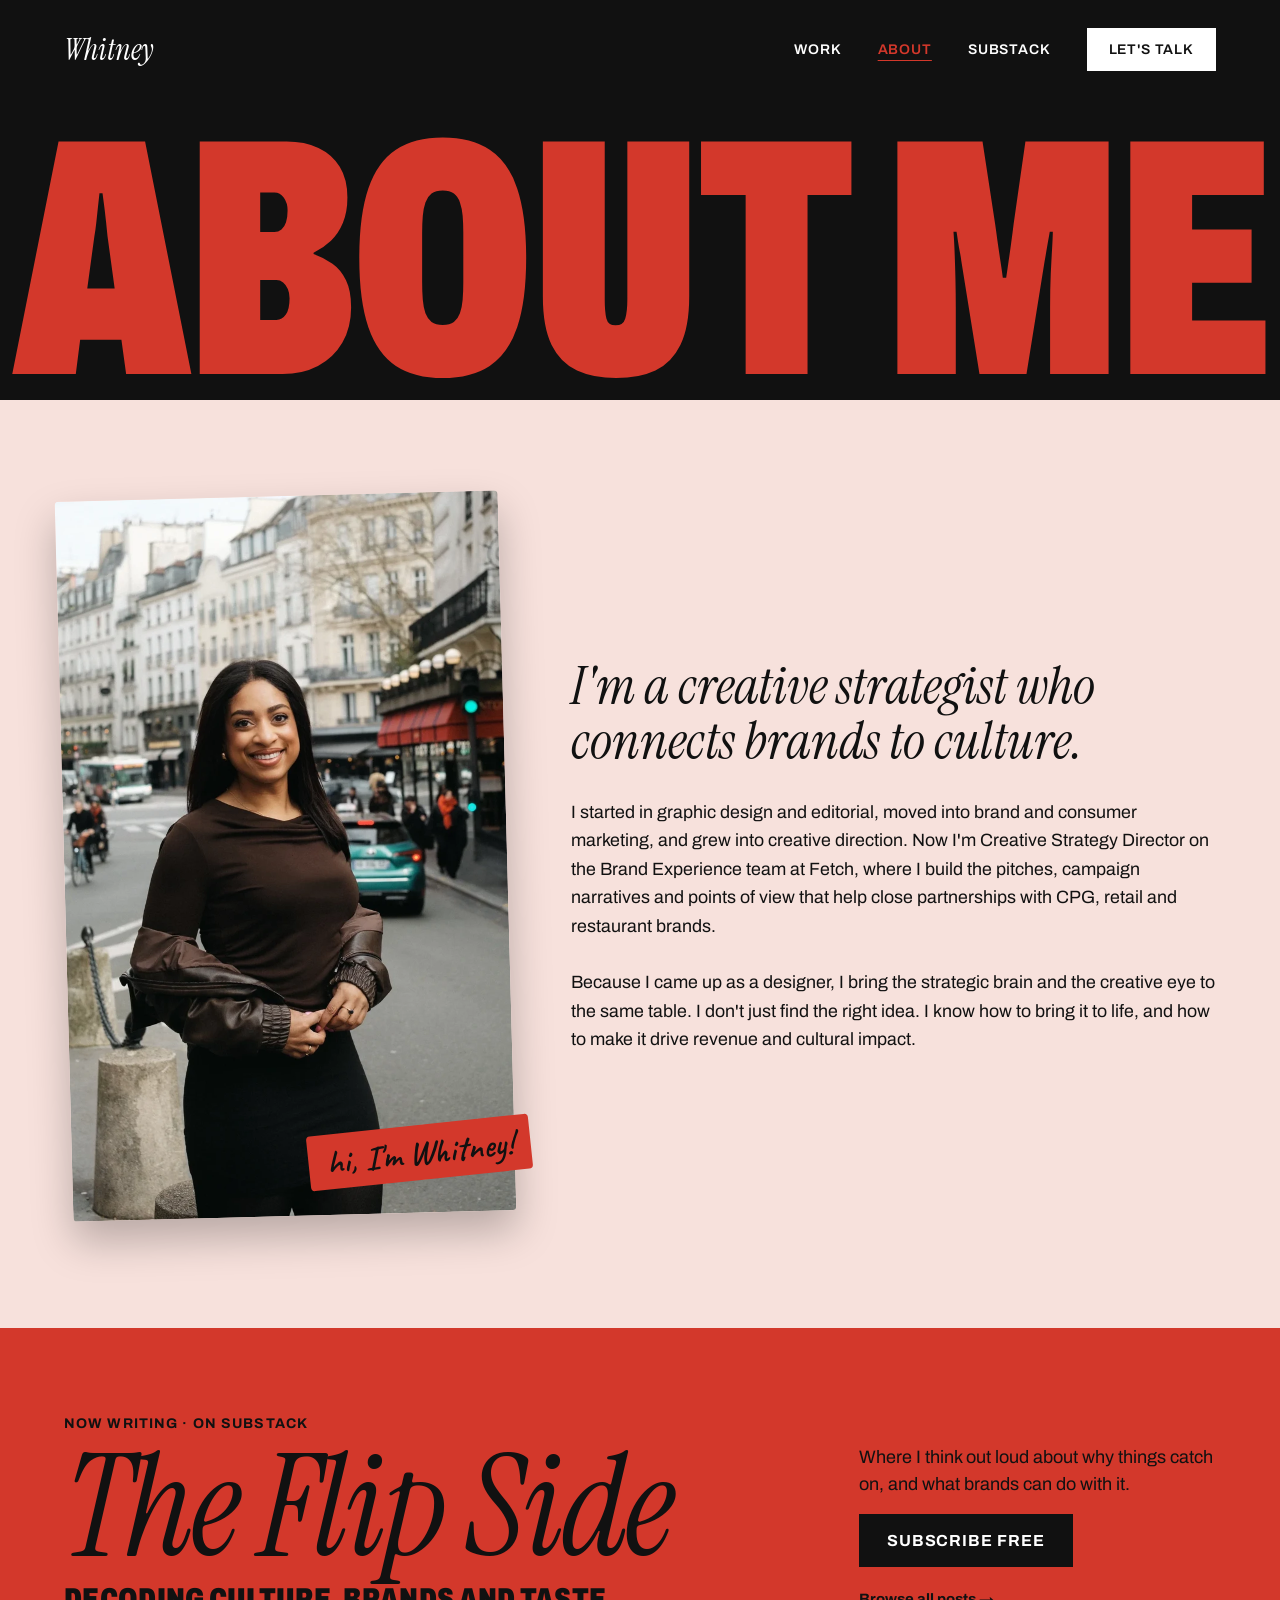
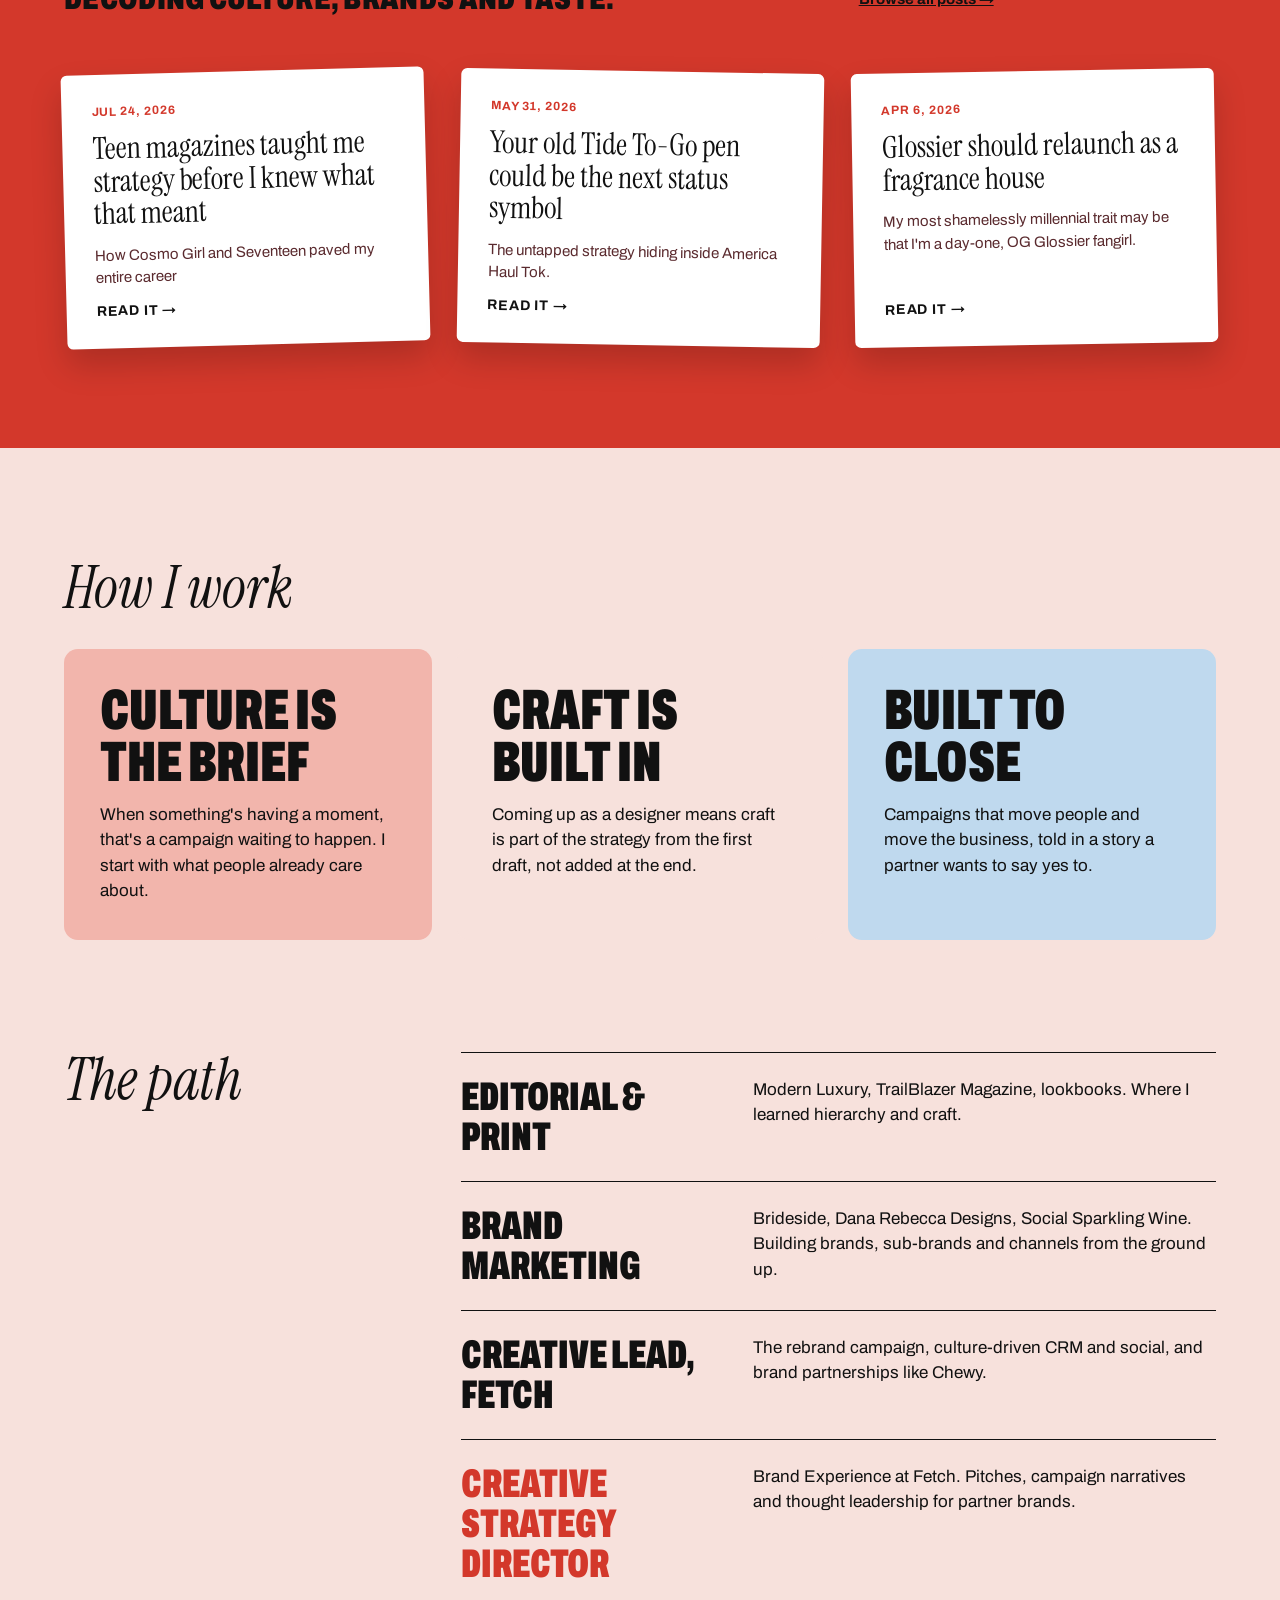
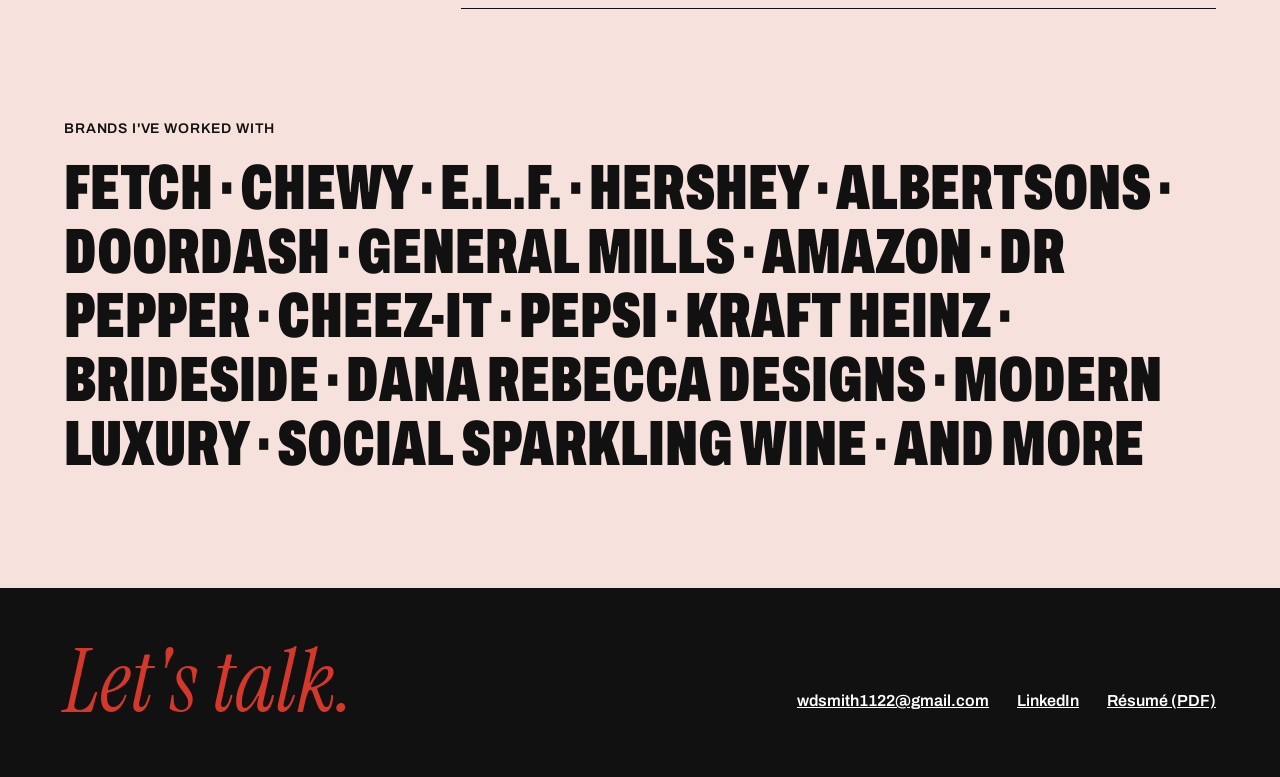
==== about/index.html @ ed3ecc08 "Match site palette to WHIT magazine; expand brands list Co-Authored-By: Claude Opus 5.5 <noreply@ant" ====
<!doctype html>
<html lang="en">
<head>
<meta charset="utf-8">
<meta name="viewport" content="width=device-width, initial-scale=1">
<title>About · Whitney Delyse Smith</title>
<meta name="description" content="I'm a creative strategist who connects brands to culture, now Creative Strategy Director on the Brand Experience team at Fetch.">
<meta property="og:title" content="About · Whitney Delyse Smith">
<meta property="og:description" content="I'm a creative strategist who connects brands to culture.">
<meta property="og:image" content="https://whitneydelyse.com/img/8835a0e8f4e48b232f1c0cc91c263999.webp">
<meta property="og:type" content="website">
<meta name="twitter:card" content="summary_large_image">
<link rel="icon" href="/favicon.svg" type="image/svg+xml">
<link rel="preload" href="/fonts/archivo.woff" as="font" type="font/woff" crossorigin>
<link rel="stylesheet" href="/site.css">
<style>
.nav .links a[aria-current="page"]{color:var(--gold);text-decoration:underline;text-underline-offset:6px}
.about-h1{padding:24px 0 0;font-weight:900;font-stretch:62%;font-size:min(380px,26.4vw);line-height:.82;letter-spacing:-.015em;text-transform:uppercase;color:var(--gold);text-align:center}

/* intro */
.intro{padding:96px var(--pad) 0;gap:64px;align-items:center}
.portrait{position:relative}
.portrait img{width:100%;height:720px;object-fit:cover;object-position:50% 20%;border-radius:4px;transform:rotate(-1.5deg);box-shadow:0 20px 40px rgba(0,0,0,.25)}
.portrait .hi{position:absolute;right:-24px;bottom:36px;font-size:34px;transform:rotate(-6deg);background:var(--gold);padding:6px 18px;border-radius:4px;white-space:nowrap}
.bio{display:flex;flex-direction:column;gap:28px}
.bio .lead{font-family:var(--serif);font-style:italic;font-size:clamp(38px,4.17vw,60px);line-height:1.04}
.bio p:not(.lead){font-size:clamp(17px,1.39vw,20px);line-height:1.6}

/* substack band */
.flip{margin-top:112px;background:var(--gold);padding:88px var(--pad) 104px;display:flex;flex-direction:column;gap:56px}
.flip-head{gap:40px;align-items:end}
.flip-title{display:flex;flex-direction:column;gap:12px}
.flip-title .kicker{font-size:14px;font-weight:700;letter-spacing:.08em;text-transform:uppercase}
.flip-title h2{font-family:var(--serif);font-style:italic;font-weight:400;font-size:clamp(76px,11.1vw,160px);line-height:.9;letter-spacing:-.02em}
.flip-title .tagline{font-weight:900;font-stretch:75%;font-size:clamp(22px,2.36vw,34px);text-transform:uppercase;letter-spacing:.01em;line-height:1.05}
.flip-cta{display:flex;flex-direction:column;gap:16px;align-items:flex-start}
.flip-cta p{font-size:18px;line-height:1.5}
.sub-btn{background:var(--ox);color:var(--cream);text-decoration:none;padding:18px 28px;font-size:16px;font-weight:700;text-transform:uppercase;letter-spacing:.06em}
.sub-btn:hover{background:var(--wine);color:var(--cream)}
.browse{font-size:15px;font-weight:700;padding:8px 0}
.posts{gap:32px}
.post{background:#fff;color:var(--ox);text-decoration:none;border-radius:6px;padding:30px;display:flex;flex-direction:column;gap:14px;box-shadow:0 16px 32px rgba(0,0,0,.18);transition:transform .2s}
.post.cream{background:var(--cream)}
.post:hover{color:var(--ox)}
.post .date{font-size:12px;font-weight:700;letter-spacing:.08em;text-transform:uppercase;color:var(--rose)}
.post .ttl{font-family:var(--serif);font-size:clamp(28px,2.36vw,34px);line-height:1.08}
.post .sub{font-size:15px;line-height:1.5;color:#5A2A2E}
.post .go{margin-top:auto;font-size:14px;font-weight:700;text-transform:uppercase;letter-spacing:.06em}
.r1{transform:rotate(-1.5deg)}.r2{transform:rotate(1deg)}.r3{transform:rotate(-1deg)}
.post:hover{transform:rotate(0) translateY(-4px)}

/* how I work */
.how{padding:112px var(--pad) 0;display:flex;flex-direction:column;gap:32px}
.how .card{border-radius:var(--radius);padding:36px;display:flex;flex-direction:column;gap:14px}
.how .card .t{font-weight:900;font-stretch:62%;font-size:clamp(44px,4.45vw,64px);line-height:.9;text-transform:uppercase}
.how .card .d{font-size:17px;line-height:1.5}

/* path */
.path{padding:112px var(--pad) 0;gap:40px}
.path ol{margin:0;padding:0;list-style:none;display:flex;flex-direction:column}
.path li{display:grid;grid-template-columns:repeat(8,minmax(0,1fr));gap:24px;padding:24px 0;border-top:1px solid var(--ox)}
.path li:last-child{border-bottom:1px solid var(--ox)}
.path li .t{grid-column:span 3;font-weight:900;font-stretch:62%;font-size:40px;line-height:1;text-transform:uppercase}
.path li .d{grid-column:span 5;font-size:17px;line-height:1.5}

/* brands */
.brands{margin:112px var(--pad) 0;display:flex;flex-direction:column;gap:20px}
.brands p{font-weight:900;font-stretch:62%;font-size:clamp(40px,5vw,72px);line-height:1;text-transform:uppercase}
.after-brands{height:112px}

@media (max-width:1024px){
  .intro{gap:40px}
  .portrait img{height:600px}
  .portrait .hi{right:-8px;font-size:30px}
  .flip-head .s8,.flip-head .s4{grid-column:1/-1}
  .flip-head{gap:28px}
  .posts{gap:20px}
  .post{padding:22px}
  .how .card{padding:28px}
}
@media (max-width:900px){
  .intro,.path,.flip-head{grid-template-columns:minmax(0,1fr)}
  .intro{padding-top:64px}
  .portrait{max-width:560px;width:100%;justify-self:center}
  .portrait img{height:auto;aspect-ratio:4/5}
  .flip{margin-top:88px;padding:64px var(--pad) 72px;gap:40px}
  .posts{grid-template-columns:minmax(0,1fr)}
  .post .ttl{font-size:30px}
  .r1,.r3{transform:rotate(-.5deg)}.r2{transform:rotate(.5deg)}
  .how .cols3{grid-template-columns:minmax(0,1fr)}
  .how,.path{padding-top:88px}
  .path{gap:24px}
  .brands{margin-top:88px}
  .after-brands{height:88px}
}
@media (max-width:700px){
  .about-h1{padding-top:12px}
  .intro{padding-top:48px;gap:36px}
  .portrait .hi{right:8px;bottom:20px;font-size:26px}
  .flip{margin-top:64px;padding:52px var(--pad) 60px;gap:32px}
  .flip-title .kicker{font-size:13px}
  .flip-cta p{font-size:17px}
  .sub-btn{align-self:stretch;text-align:center;padding:18px 20px}
  .post{padding:24px}
  .post .ttl{font-size:28px}
  .r1,.r2,.r3{transform:none}
  .how,.path{padding-top:64px}
  .how{gap:24px}
  .how .card{padding:24px}
  .path li{grid-template-columns:minmax(0,1fr);gap:8px;padding:20px 0}
  .path li .t,.path li .d{grid-column:auto}
  .path li .t{font-size:34px}
  .path li .d{font-size:16px}
  .brands{margin-top:64px}
  .after-brands{height:64px}
}
</style>
</head>
<body>
<a class="skip" href="#main">Skip to content</a>
<div class="page">

<header class="top">
<nav class="nav" aria-label="Main">
<a class="brand" href="/">Whitney</a>
<div class="links">
<a href="/#work">Work</a>
<a href="/about/" aria-current="page">About</a>
<a href="https://flipsidebywhit.substack.com" target="_blank" rel="noopener">Substack</a>
<a class="cta" href="#contact">Let's talk</a>
</div>
</nav>
<h1 class="about-h1">About me</h1>
</header>

<main id="main">
<section class="intro g12">
<div class="portrait s5">
<img src="/img/8835a0e8f4e48b232f1c0cc91c263999.webp" alt="Whitney smiling on a Paris street">
<span class="hi hand">hi, I'm Whitney!</span>
</div>
<div class="bio s7">
<p class="lead">I'm a creative strategist who connects brands to culture.</p>
<p>I started in graphic design and editorial, moved into brand and consumer marketing, and grew into creative direction. Now I'm Creative Strategy Director on the Brand Experience team at Fetch, where I build the pitches, campaign narratives and points of view that help close partnerships with CPG, retail and restaurant brands.</p>
<p>Because I came up as a designer, I bring the strategic brain and the creative eye to the same table. I don't just find the right idea. I know how to bring it to life, and how to make it drive revenue and cultural impact.</p>
</div>
</section>

<section class="flip" aria-labelledby="flip-h">
<div class="flip-head g12">
<div class="flip-title s8">
<span class="kicker">Now writing · on Substack</span>
<h2 id="flip-h">The Flip Side</h2>
<span class="tagline">Decoding culture, brands and taste.</span>
</div>
<div class="flip-cta s4">
<p>Where I think out loud about why things catch on, and what brands can do with it.</p>
<a class="sub-btn" href="https://flipsidebywhit.substack.com/subscribe" target="_blank" rel="noopener">Subscribe free</a>
<a class="browse" href="https://flipsidebywhit.substack.com" target="_blank" rel="noopener">Browse all posts →</a>
</div>
</div>
<div class="posts cols3">
<a class="post r1" href="https://flipsidebywhit.substack.com/p/teen-magazines-taught-me-strategy" target="_blank" rel="noopener"><span class="date">Jul 24, 2026</span><span class="ttl">Teen magazines taught me strategy before I knew what that meant</span><span class="sub">How Cosmo Girl and Seventeen paved my entire career</span><span class="go">Read it →</span></a>
<a class="post cream r2" href="https://flipsidebywhit.substack.com/p/your-old-tide-to-go-pen-could-be" target="_blank" rel="noopener"><span class="date">May 31, 2026</span><span class="ttl">Your old Tide To-Go pen could be the next status symbol</span><span class="sub">The untapped strategy hiding inside America Haul Tok.</span><span class="go">Read it →</span></a>
<a class="post r3" href="https://flipsidebywhit.substack.com/p/glossier-should-relaunch-as-a-fragrance" target="_blank" rel="noopener"><span class="date">Apr 6, 2026</span><span class="ttl">Glossier should relaunch as a fragrance house</span><span class="sub">My most shamelessly millennial trait may be that I'm a day-one, OG Glossier fangirl.</span><span class="go">Read it →</span></a>
</div>
</section>

<section class="how">
<h2 class="h-section">How I work</h2>
<div class="cols3">
<div class="card" style="background:var(--pink)"><span class="t">Culture is the brief</span><span class="d">When something's having a moment, that's a campaign waiting to happen. I start with what people already care about.</span></div>
<div class="card" style="background:var(--lime)"><span class="t">Craft is built in</span><span class="d">Coming up as a designer means craft is part of the strategy from the first draft, not added at the end.</span></div>
<div class="card" style="background:#BFD9EE"><span class="t">Built to close</span><span class="d">Campaigns that move people and move the business, told in a story a partner wants to say yes to.</span></div>
</div>
</section>

<section class="path g12">
<h2 class="h-section s4">The path</h2>
<ol class="s8">
<li><span class="t">Editorial &amp; print</span><span class="d">Modern Luxury, TrailBlazer Magazine, lookbooks. Where I learned hierarchy and craft.</span></li>
<li><span class="t">Brand marketing</span><span class="d">Brideside, Dana Rebecca Designs, Social Sparkling Wine. Building brands, sub-brands and channels from the ground up.</span></li>
<li><span class="t">Creative lead, Fetch</span><span class="d">The rebrand campaign, culture-driven CRM and social, and brand partnerships like Chewy.</span></li>
<li><span class="t" style="color:var(--rose)">Creative Strategy Director</span><span class="d">Brand Experience at Fetch. Pitches, campaign narratives and thought leadership for partner brands.</span></li>
</ol>
</section>

<section class="brands">
<span class="eyebrow">Brands I've worked with</span>
<p>Fetch · Chewy · e.l.f. · Hershey · Albertsons · DoorDash · General Mills · Amazon · Dr Pepper · Cheez-It · Pepsi · Kraft Heinz · Brideside · Dana Rebecca Designs · Modern Luxury · Social Sparkling Wine · and more</p>
</section>
<div class="after-brands" aria-hidden="true"></div>
</main>

<footer class="footer" id="contact">
<span class="big">Let's talk.</span>
<div class="links">
<a href="mailto:wdsmith1122@gmail.com">wdsmith1122@gmail.com</a>
<a href="https://www.linkedin.com/in/whitneydsmith1" target="_blank" rel="noopener">LinkedIn</a>
<a href="https://docs.google.com/document/d/1M2qHuFPSoKueWIUL6fcHE2FIn6Q889Xtm_iDmG9Anfg/export?format=pdf" target="_blank" rel="noopener">Résumé (PDF)</a>
</div>
</footer>

</div>
<script src="/site.js" defer></script>
</body>
</html>
---- site.css ----
/* whitneydelyse.com — shared styles */
@font-face{font-family:'Archivo';src:url('/fonts/archivo.woff') format('woff');font-weight:100 900;font-stretch:62% 125%;font-style:normal;font-display:swap}
@font-face{font-family:'Instrument Serif';src:url('/fonts/instrument-serif.woff') format('woff');font-style:normal;font-display:swap}
@font-face{font-family:'Instrument Serif';src:url('/fonts/instrument-serif-italic.woff') format('woff');font-style:italic;font-display:swap}
@font-face{font-family:'Caveat';src:url('/fonts/caveat.woff') format('woff');font-weight:400 700;font-display:swap}

:root{
  --ox:#111111; --ox-2:#000000; --wine:#D3382B; --line:#8A8A8A;
  --cream:#FFFFFF; --sand:#E8E3E0; --blush:#F7E1DC; --pink:#F2B5AC;
  --rose:#D3382B; --gold:#D3382B; --lime:#F7E1DC;
  --pad:64px; --gap:32px; --radius:14px;
  --serif:'Instrument Serif',Georgia,serif;
  --sans:'Archivo',system-ui,sans-serif;
  --hand:'Caveat',cursive;
}
@media (max-width:1024px){:root{--pad:40px;--gap:24px}}
@media (max-width:700px){:root{--pad:20px;--gap:16px;--radius:10px}}

*,*::before,*::after{box-sizing:border-box}
html{-webkit-text-size-adjust:100%;scroll-behavior:smooth}
body{margin:0;font-family:var(--sans);background:var(--blush);color:var(--ox);overflow-x:hidden}
img,video{max-width:100%;display:block}
a{color:var(--ox)} a:hover{color:var(--wine)}
h1,h2,h3,p{margin:0}
.page{max-width:1440px;margin:0 auto;background:var(--blush);min-height:100vh;display:flex;flex-direction:column;overflow:hidden}
.skip{position:absolute;left:-999px;top:0;background:var(--gold);color:var(--ox);padding:10px 16px;z-index:100}
.skip:focus{left:8px;top:8px}

/* ---------- type ---------- */
.serif{font-family:var(--serif);font-style:italic;font-weight:400}
.hand{font-family:var(--hand);font-weight:600}
.cond{font-weight:900;font-stretch:62%;text-transform:uppercase}
.cond75{font-weight:900;font-stretch:75%;text-transform:uppercase}
.eyebrow{font-size:14px;font-weight:600;letter-spacing:.06em;text-transform:uppercase}
.label{font-size:12px;font-weight:600;letter-spacing:.08em;text-transform:uppercase}
.h-section{font-family:var(--serif);font-style:italic;font-weight:400;font-size:clamp(40px,4.45vw,64px);line-height:1}
.h-big{font-family:var(--serif);font-style:italic;font-weight:400;font-size:clamp(56px,8.3vw,120px);line-height:.9}
.h-hero{font-weight:900;font-stretch:62%;text-transform:uppercase;font-size:clamp(68px,15.3vw,220px);line-height:.86;letter-spacing:-.015em;color:var(--gold)}
.dek{font-family:var(--serif);font-style:italic;font-size:clamp(26px,3.05vw,44px);line-height:1.15;max-width:900px}
.body-lg{font-size:clamp(18px,1.53vw,22px);line-height:1.55}
.body{font-size:16px;line-height:1.5}
.muted{color:var(--sand)}

/* ---------- nav ---------- */
.top{background:var(--ox);color:var(--cream);display:flex;flex-direction:column}
.nav{display:flex;justify-content:space-between;align-items:center;gap:16px 24px;padding:28px var(--pad);flex-wrap:wrap}
.nav .brand{font-family:var(--serif);font-style:italic;font-size:30px;color:var(--cream);text-decoration:none;white-space:nowrap}
.nav .links{display:flex;gap:36px;align-items:center;font-size:14px;font-weight:600;text-transform:uppercase;letter-spacing:.06em}
.nav .links a{color:var(--cream);text-decoration:none;padding:12px 0}
.nav .links a.cta{background:var(--cream);color:var(--ox);padding:14px 22px}
.nav .links a:hover{color:var(--gold)} .nav .links a.cta:hover{background:var(--gold);color:var(--ox)}
@media (max-width:700px){
  .nav{padding:18px var(--pad)}
  .nav .brand{font-size:26px}
  .nav .links{gap:20px;font-size:12px;width:100%;justify-content:space-between}
  .nav .links a.cta{padding:10px 14px}
}

/* ---------- buttons & pills ---------- */
.btn{display:inline-block;background:var(--ox);color:var(--cream);text-decoration:none;padding:14px 20px;font-size:14px;font-weight:600;white-space:nowrap}
.btn:hover{background:var(--wine);color:var(--cream)}
.btn.light{background:var(--cream);color:var(--ox)}
.tags{display:flex;gap:8px;flex-wrap:wrap}
.pill{background:var(--rose);color:#fff;border-radius:999px;padding:6px 14px;font-size:13px;font-weight:600;white-space:nowrap}
.tagrow{display:flex;justify-content:space-between;align-items:center;gap:16px;flex-wrap:wrap}

/* ---------- layout ---------- */
.wrap{padding-left:var(--pad);padding-right:var(--pad)}
.g12{display:grid;grid-template-columns:repeat(12,minmax(0,1fr));gap:var(--gap)}
.s2{grid-column:span 2}.s3{grid-column:span 3}.s4{grid-column:span 4}.s5{grid-column:span 5}.s6{grid-column:span 6}
.s7{grid-column:span 7}.s8{grid-column:span 8}.s9{grid-column:span 9}.s10{grid-column:span 10}.s12{grid-column:span 12}
.cols2{display:grid;grid-template-columns:repeat(2,minmax(0,1fr));gap:24px}
.cols3{display:grid;grid-template-columns:repeat(3,minmax(0,1fr));gap:24px}
.cols4{display:grid;grid-template-columns:repeat(4,minmax(0,1fr));gap:24px}
.span2{grid-column:span 2}
.stack{display:flex;flex-direction:column}
@media (max-width:900px){
  .g12>*{grid-column:1/-1}
  .cols4{grid-template-columns:repeat(2,minmax(0,1fr))}
  .cols3{grid-template-columns:repeat(2,minmax(0,1fr))}
  .cols3>.span2{grid-column:1/-1}
}
@media (max-width:600px){
  .cols2,.cols3,.cols4{grid-template-columns:minmax(0,1fr)}
  .span2{grid-column:auto}
  .cols4.keep2{grid-template-columns:repeat(2,minmax(0,1fr))}
}

/* ---------- case study header ---------- */
.cs-head{padding:48px var(--pad) 0;display:flex;flex-direction:column;gap:28px}
.back{color:var(--sand);font-size:14px;font-weight:600;text-transform:uppercase;letter-spacing:.06em;text-decoration:none;padding:8px 0;align-self:flex-start}
.back:hover{color:var(--gold)}
.meta{margin:56px var(--pad) 0;border-top:1px solid var(--line);padding-top:24px;display:grid;grid-template-columns:repeat(4,minmax(0,1fr));gap:32px}
.meta>div{display:flex;flex-direction:column;gap:6px}
.meta .label{color:var(--sand)} .meta span:last-child{font-size:18px;line-height:1.35}
@media (max-width:900px){.meta{grid-template-columns:repeat(2,minmax(0,1fr));gap:24px}}
@media (max-width:700px){.cs-head{padding-top:28px;gap:20px}.meta{margin-top:36px}.meta span:last-child{font-size:16px}}

/* ---------- media ---------- */
.ph{width:100%;object-fit:cover;border-radius:var(--radius);background:var(--pink)}
.h-440{height:440px}.h-480{height:480px}.h-560{height:560px}.h-680{height:680px}
@media (max-width:1024px){.h-680{height:520px}.h-560{height:460px}}
@media (max-width:700px){
  .h-440,.h-480,.h-560{height:auto;aspect-ratio:4/5}
  .h-680{height:auto;aspect-ratio:4/3}
  .ph.wide{aspect-ratio:4/3}
}
.shadow{box-shadow:0 14px 30px rgba(58,15,18,.2)}

.video{position:relative;display:block;border-radius:var(--radius);overflow:hidden;background:var(--ox);text-decoration:none}
.video img{width:100%;height:100%;object-fit:cover}
.video .play{position:absolute;left:50%;top:50%;width:136px;height:136px;transform:translate(-50%,-50%);border-radius:50%;background:var(--gold);display:flex;align-items:center;justify-content:center;box-shadow:0 12px 32px rgba(0,0,0,.35);transition:transform .2s}
.video:hover .play{transform:translate(-50%,-50%) scale(1.06)}
.video .chip{position:absolute;left:28px;bottom:28px;background:var(--ox);color:var(--cream);border-radius:999px;padding:12px 20px;font-size:15px;font-weight:700;letter-spacing:.04em;text-transform:uppercase}
.video iframe{position:absolute;inset:0;width:100%;height:100%;border:0}
@media (max-width:700px){.video .play{width:84px;height:84px}.video .play svg{width:34px;height:34px}.video .chip{left:14px;bottom:14px;font-size:12px;padding:9px 14px}}

/* ---------- stats ---------- */
.stat{background:var(--ox);color:var(--cream);border-radius:var(--radius);padding:36px;display:flex;flex-direction:column;gap:12px}
.stat .num{font-weight:900;font-stretch:62%;font-size:clamp(64px,6.7vw,96px);line-height:.9;color:var(--gold)}
.stat .cap{font-size:16px;line-height:1.4}
@media (max-width:700px){.stat{padding:24px}}

/* ---------- callouts ---------- */
.callout{background:var(--pink);border-radius:var(--radius);padding:48px;display:flex;flex-direction:column;gap:16px}
.callout .big{font-weight:900;font-stretch:75%;font-size:clamp(30px,3.9vw,56px);line-height:1.02;text-transform:uppercase}
@media (max-width:700px){.callout{padding:28px}}

/* ---------- next project ---------- */
a.next{margin:120px var(--pad) 96px;border-top:1px solid var(--ox);padding-top:32px;display:flex;justify-content:space-between;align-items:flex-end;gap:24px;text-decoration:none;color:var(--ox)}
a.next .title{font-weight:900;font-stretch:62%;font-size:clamp(48px,8.3vw,120px);line-height:.9;text-transform:uppercase}
a.next .arrow{font-size:clamp(40px,5vw,72px);line-height:1;transition:transform .2s}
a.next:hover .arrow{transform:translateX(8px)}
@media (max-width:700px){a.next{margin:72px var(--pad) 56px}}

/* ---------- footer ---------- */
.footer{margin-top:auto;background:var(--ox);color:var(--cream);padding:56px var(--pad);display:flex;justify-content:space-between;align-items:flex-end;gap:24px;flex-wrap:wrap}
.footer .big{font-family:var(--serif);font-style:italic;font-size:clamp(64px,6.7vw,96px);line-height:.9;color:var(--gold)}
.footer .links{display:flex;gap:28px;font-size:16px;font-weight:600;flex-wrap:wrap}
.footer .links a{color:var(--cream);padding:12px 0}
.footer .links a:hover{color:var(--gold)}
@media (max-width:700px){.footer{flex-direction:column;align-items:flex-start;padding:44px var(--pad)}.footer .links{flex-direction:column;gap:4px}}

/* ---------- slider ---------- */
.slider{position:relative}
.slider .swipe{display:flex;overflow-x:auto;scroll-snap-type:x mandatory;scrollbar-width:none;-webkit-overflow-scrolling:touch;overscroll-behavior-x:contain}
.slider .swipe::-webkit-scrollbar{display:none}
.slider .swipe>*{flex:0 0 100%;scroll-snap-align:start}
.slider .dots{display:flex;gap:10px;justify-content:center;padding-top:16px}
.slider .dots button{width:10px;height:10px;padding:0;border:0;border-radius:50%;background:currentColor;opacity:.3;cursor:pointer}
.slider .dots button[aria-current="true"]{opacity:1;width:26px;border-radius:999px}
.slider .arrow{position:absolute;top:50%;transform:translateY(-50%);width:48px;height:48px;border-radius:50%;border:0;background:var(--cream);color:var(--ox);font-size:22px;cursor:pointer;box-shadow:0 6px 16px rgba(0,0,0,.2);display:flex;align-items:center;justify-content:center;z-index:2}
.slider .arrow.prev{left:12px}.slider .arrow.next{right:12px}
.slider .arrow[disabled]{opacity:0;pointer-events:none}
@media (hover:none){.slider .arrow{display:none}}

/* utilities */
.sr{position:absolute;width:1px;height:1px;overflow:hidden;clip:rect(0 0 0 0);white-space:nowrap}
.rot-l{transform:rotate(-1.2deg)}.rot-r{transform:rotate(1.4deg)}
@media (max-width:700px){.rot-l,.rot-r{transform:none}}
@media (prefers-reduced-motion:reduce){html{scroll-behavior:auto}*{transition:none!important}}
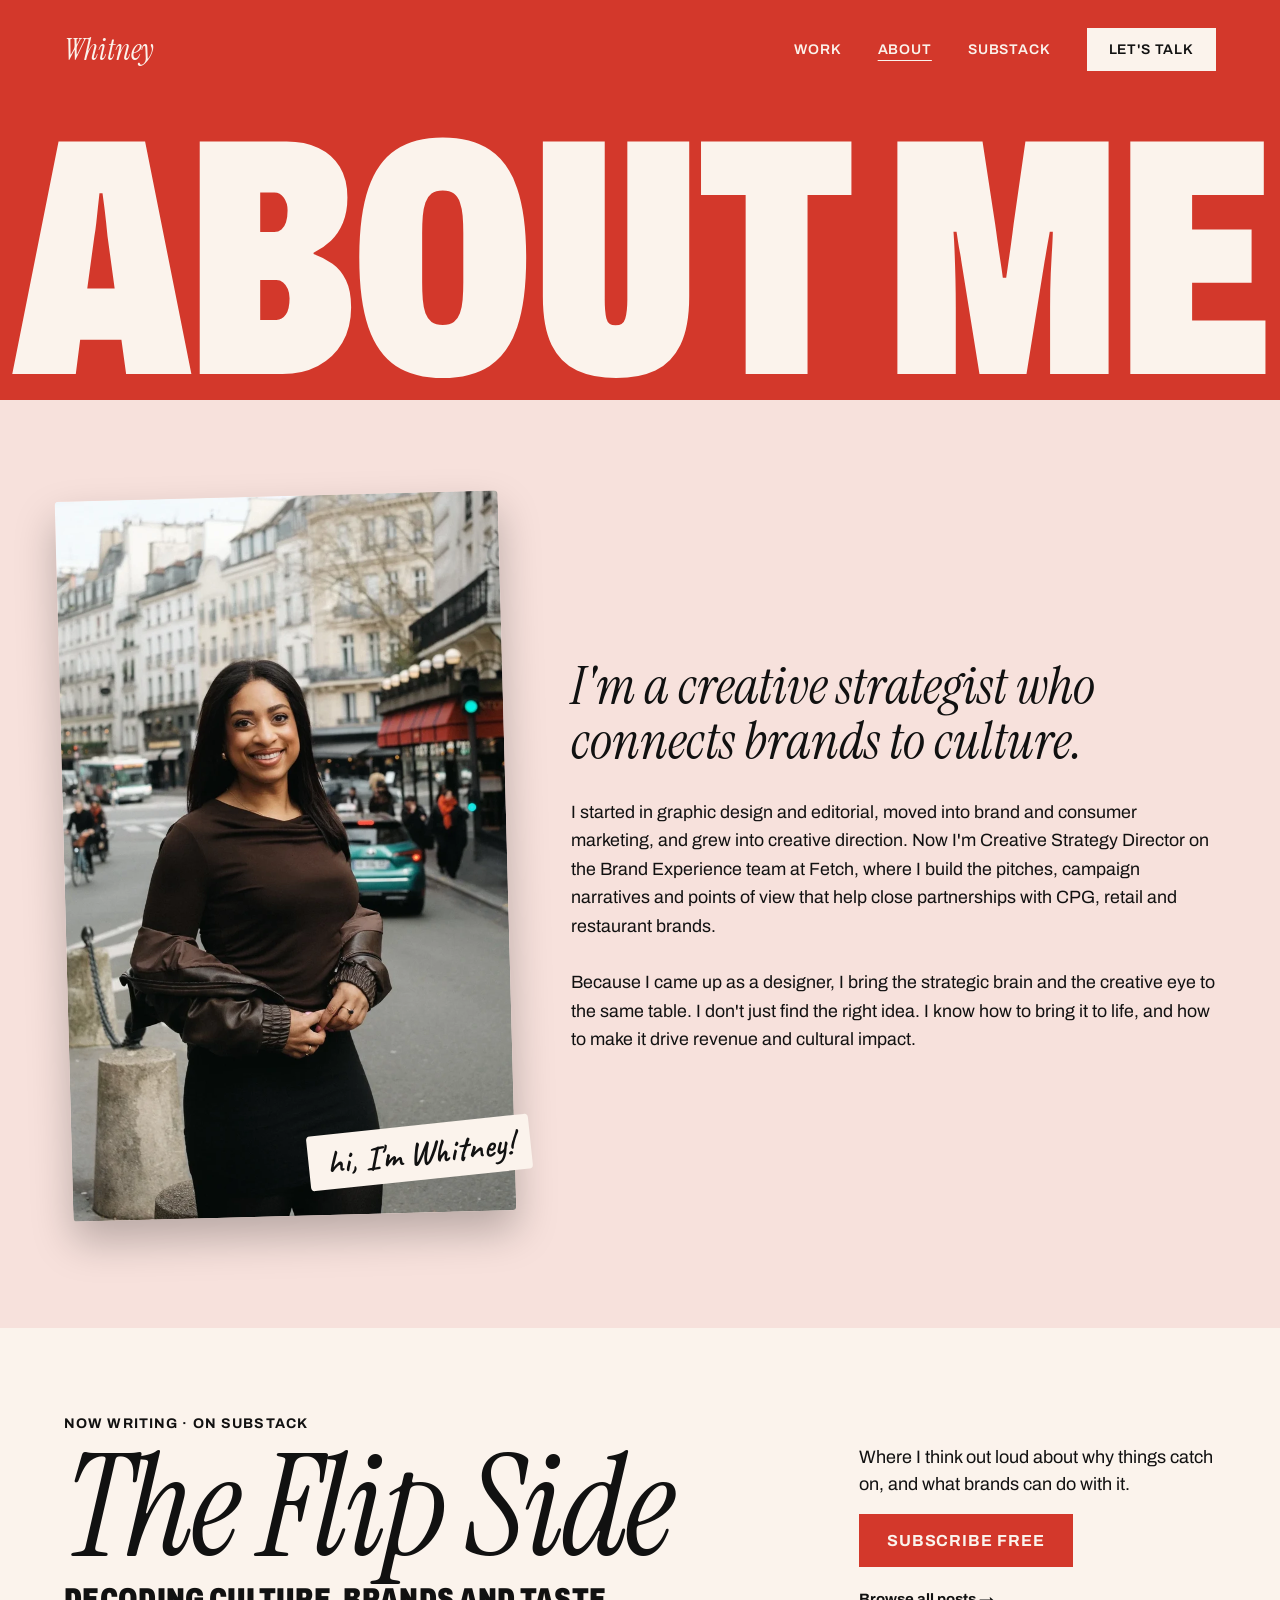
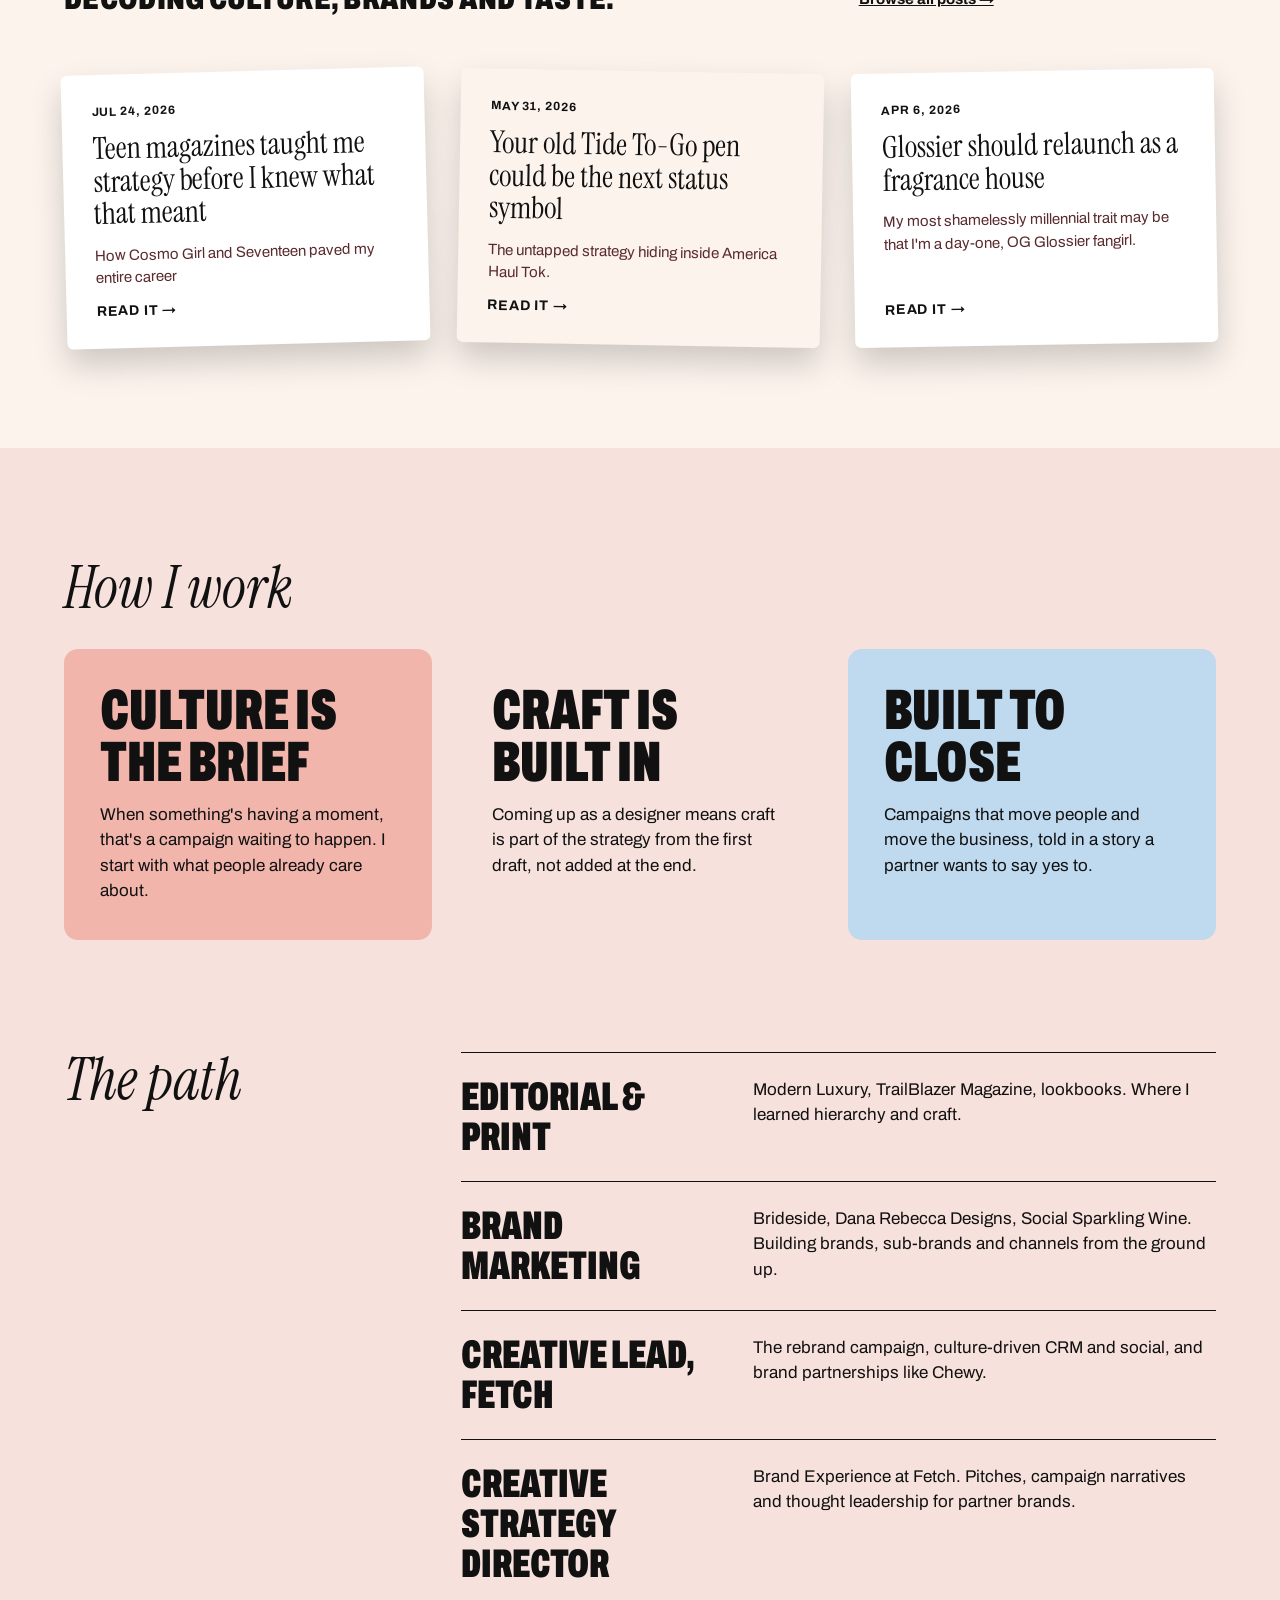
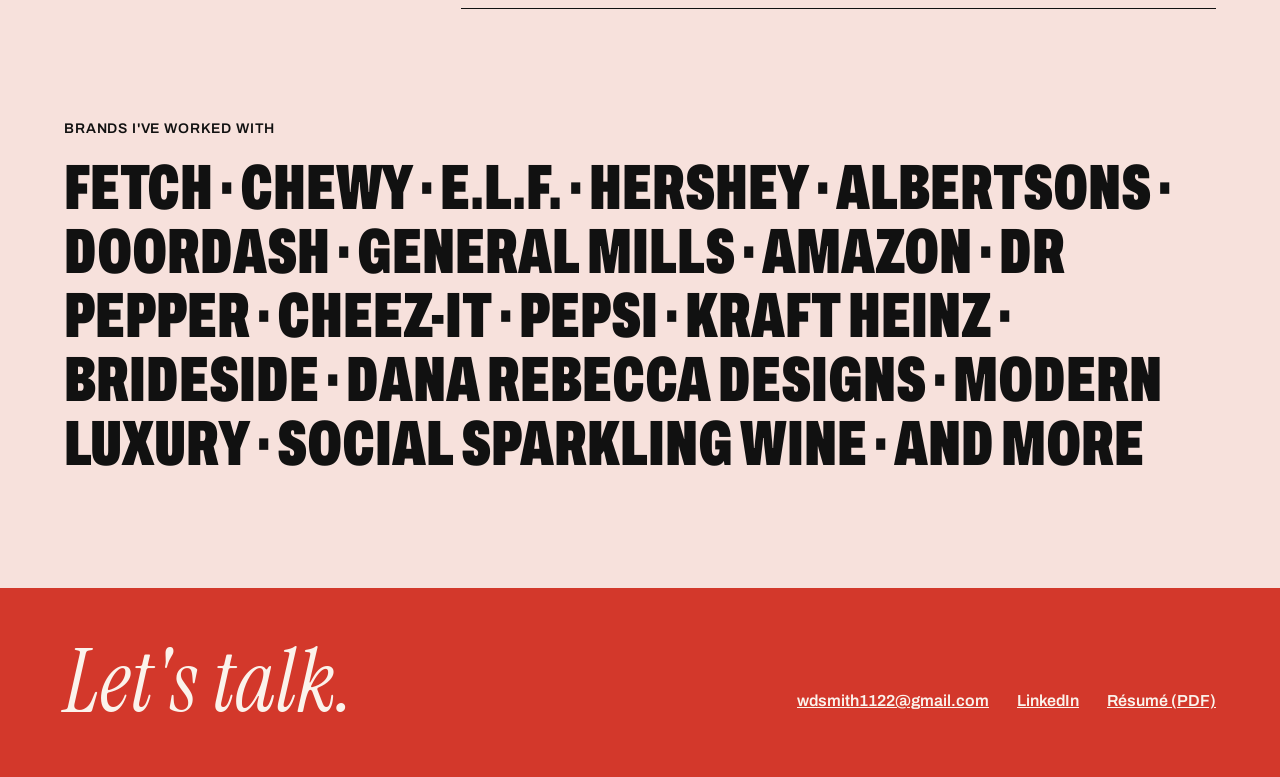
==== commit e4256b9f: "Spiced-red full-bleed sections with cream accents Co-Authored-By: Claude Opus 5.5 <noreply@anthropic" ====
--- a/about/index.html
+++ b/about/index.html
@@ -35,7 +35,7 @@
 .flip-title .tagline{font-weight:900;font-stretch:75%;font-size:clamp(22px,2.36vw,34px);text-transform:uppercase;letter-spacing:.01em;line-height:1.05}
 .flip-cta{display:flex;flex-direction:column;gap:16px;align-items:flex-start}
 .flip-cta p{font-size:18px;line-height:1.5}
-.sub-btn{background:var(--ox);color:var(--cream);text-decoration:none;padding:18px 28px;font-size:16px;font-weight:700;text-transform:uppercase;letter-spacing:.06em}
+.sub-btn{background:var(--dark);color:var(--cream);text-decoration:none;padding:18px 28px;font-size:16px;font-weight:700;text-transform:uppercase;letter-spacing:.06em}
 .sub-btn:hover{background:var(--wine);color:var(--cream)}
 .browse{font-size:15px;font-weight:700;padding:8px 0}
 .posts{gap:32px}
--- a/site.css
+++ b/site.css
@@ -5,9 +5,9 @@
 @font-face{font-family:'Caveat';src:url('/fonts/caveat.woff') format('woff');font-weight:400 700;font-display:swap}
 
 :root{
-  --ox:#111111; --ox-2:#000000; --wine:#D3382B; --line:#8A8A8A;
-  --cream:#FFFFFF; --sand:#E8E3E0; --blush:#F7E1DC; --pink:#F2B5AC;
-  --rose:#D3382B; --gold:#D3382B; --lime:#F7E1DC;
+  --ox:#111111; --ox-2:#000000; --dark:#D3382B; --wine:#D3382B; --line:#8A8A8A;
+  --cream:#FBF3EC; --sand:#E8E3E0; --blush:#F7E1DC; --pink:#F2B5AC;
+  --rose:#111111; --gold:#FBF3EC; --lime:#F7E1DC;
   --pad:64px; --gap:32px; --radius:14px;
   --serif:'Instrument Serif',Georgia,serif;
   --sans:'Archivo',system-ui,sans-serif;
@@ -42,7 +42,7 @@
 .muted{color:var(--sand)}
 
 /* ---------- nav ---------- */
-.top{background:var(--ox);color:var(--cream);display:flex;flex-direction:column}
+.top{background:var(--dark);color:var(--cream);display:flex;flex-direction:column}
 .nav{display:flex;justify-content:space-between;align-items:center;gap:16px 24px;padding:28px var(--pad);flex-wrap:wrap}
 .nav .brand{font-family:var(--serif);font-style:italic;font-size:30px;color:var(--cream);text-decoration:none;white-space:nowrap}
 .nav .links{display:flex;gap:36px;align-items:center;font-size:14px;font-weight:600;text-transform:uppercase;letter-spacing:.06em}
@@ -107,16 +107,16 @@
 }
 .shadow{box-shadow:0 14px 30px rgba(58,15,18,.2)}
 
-.video{position:relative;display:block;border-radius:var(--radius);overflow:hidden;background:var(--ox);text-decoration:none}
+.video{position:relative;display:block;border-radius:var(--radius);overflow:hidden;background:var(--dark);text-decoration:none}
 .video img{width:100%;height:100%;object-fit:cover}
 .video .play{position:absolute;left:50%;top:50%;width:136px;height:136px;transform:translate(-50%,-50%);border-radius:50%;background:var(--gold);display:flex;align-items:center;justify-content:center;box-shadow:0 12px 32px rgba(0,0,0,.35);transition:transform .2s}
 .video:hover .play{transform:translate(-50%,-50%) scale(1.06)}
-.video .chip{position:absolute;left:28px;bottom:28px;background:var(--ox);color:var(--cream);border-radius:999px;padding:12px 20px;font-size:15px;font-weight:700;letter-spacing:.04em;text-transform:uppercase}
+.video .chip{position:absolute;left:28px;bottom:28px;background:var(--dark);color:var(--cream);border-radius:999px;padding:12px 20px;font-size:15px;font-weight:700;letter-spacing:.04em;text-transform:uppercase}
 .video iframe{position:absolute;inset:0;width:100%;height:100%;border:0}
 @media (max-width:700px){.video .play{width:84px;height:84px}.video .play svg{width:34px;height:34px}.video .chip{left:14px;bottom:14px;font-size:12px;padding:9px 14px}}
 
 /* ---------- stats ---------- */
-.stat{background:var(--ox);color:var(--cream);border-radius:var(--radius);padding:36px;display:flex;flex-direction:column;gap:12px}
+.stat{background:var(--dark);color:var(--cream);border-radius:var(--radius);padding:36px;display:flex;flex-direction:column;gap:12px}
 .stat .num{font-weight:900;font-stretch:62%;font-size:clamp(64px,6.7vw,96px);line-height:.9;color:var(--gold)}
 .stat .cap{font-size:16px;line-height:1.4}
 @media (max-width:700px){.stat{padding:24px}}
@@ -134,7 +134,7 @@
 @media (max-width:700px){a.next{margin:72px var(--pad) 56px}}
 
 /* ---------- footer ---------- */
-.footer{margin-top:auto;background:var(--ox);color:var(--cream);padding:56px var(--pad);display:flex;justify-content:space-between;align-items:flex-end;gap:24px;flex-wrap:wrap}
+.footer{margin-top:auto;background:var(--dark);color:var(--cream);padding:56px var(--pad);display:flex;justify-content:space-between;align-items:flex-end;gap:24px;flex-wrap:wrap}
 .footer .big{font-family:var(--serif);font-style:italic;font-size:clamp(64px,6.7vw,96px);line-height:.9;color:var(--gold)}
 .footer .links{display:flex;gap:28px;font-size:16px;font-weight:600;flex-wrap:wrap}
 .footer .links a{color:var(--cream);padding:12px 0}
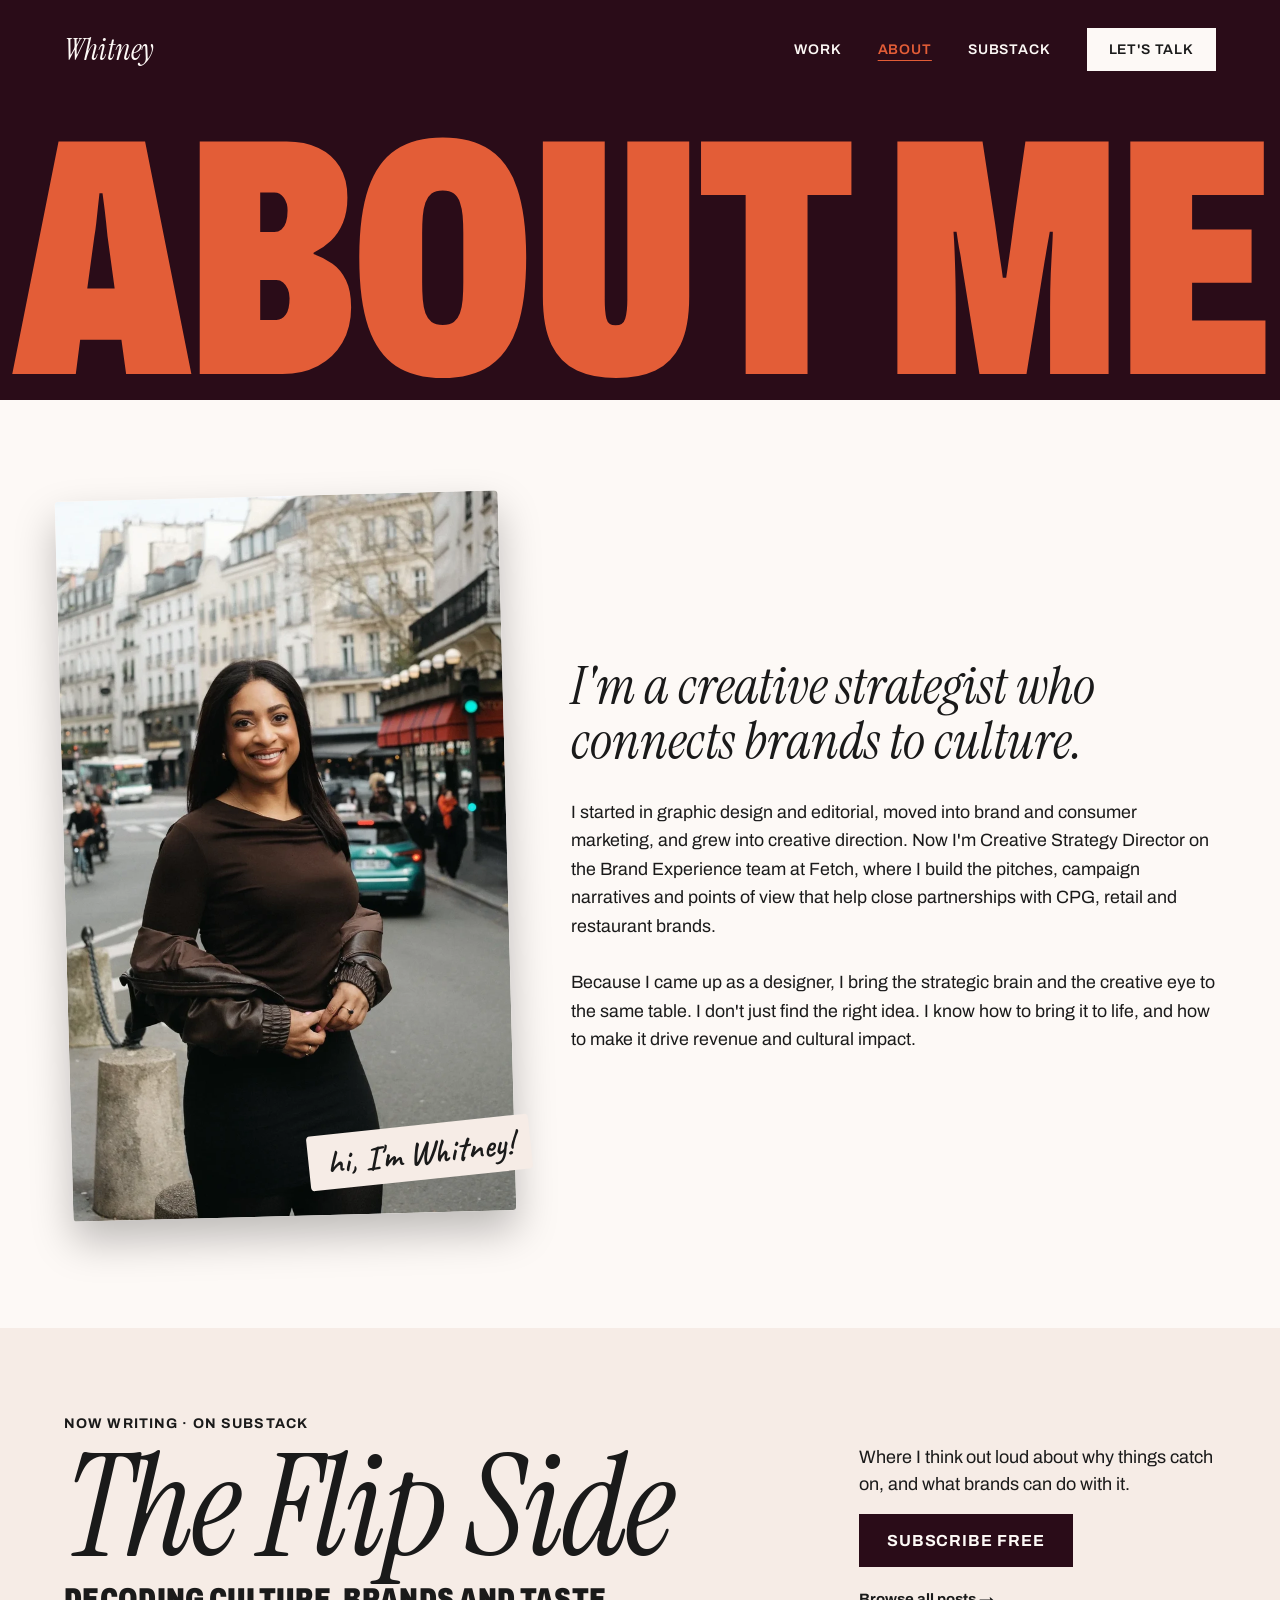
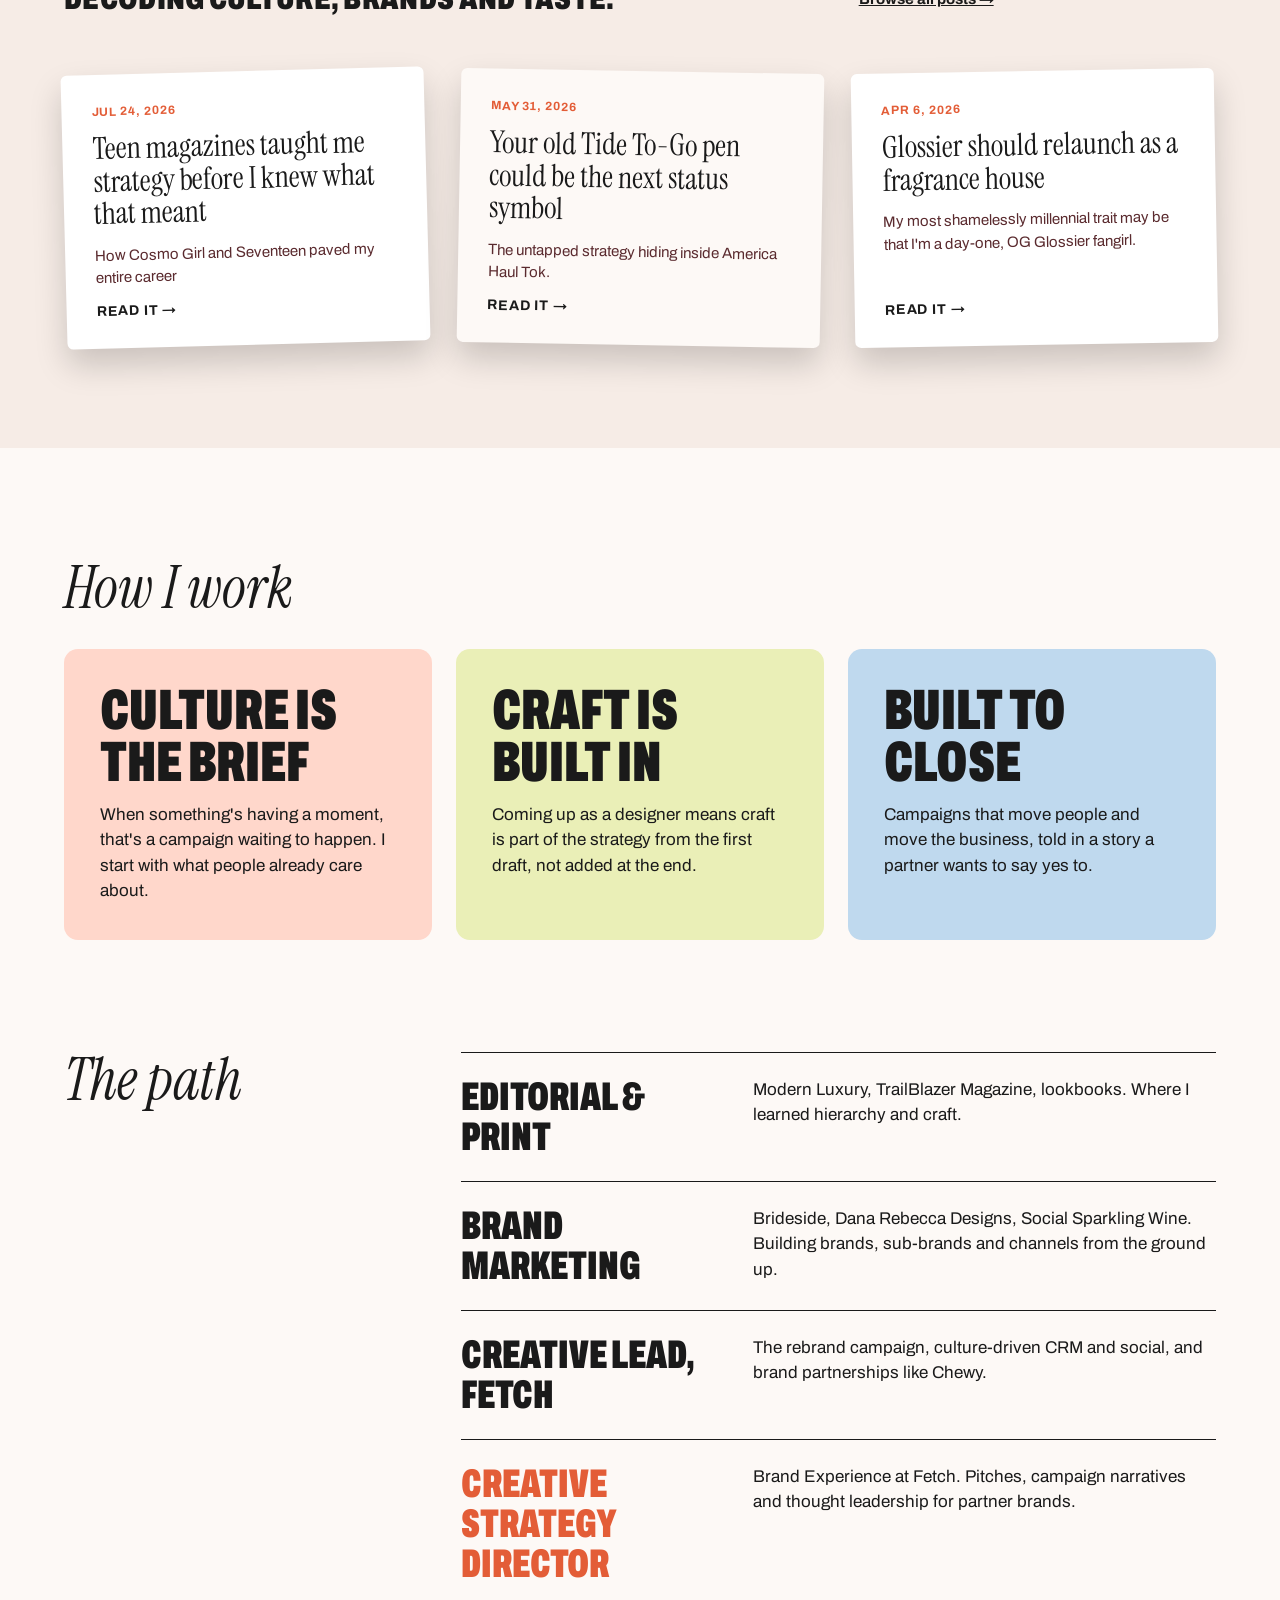
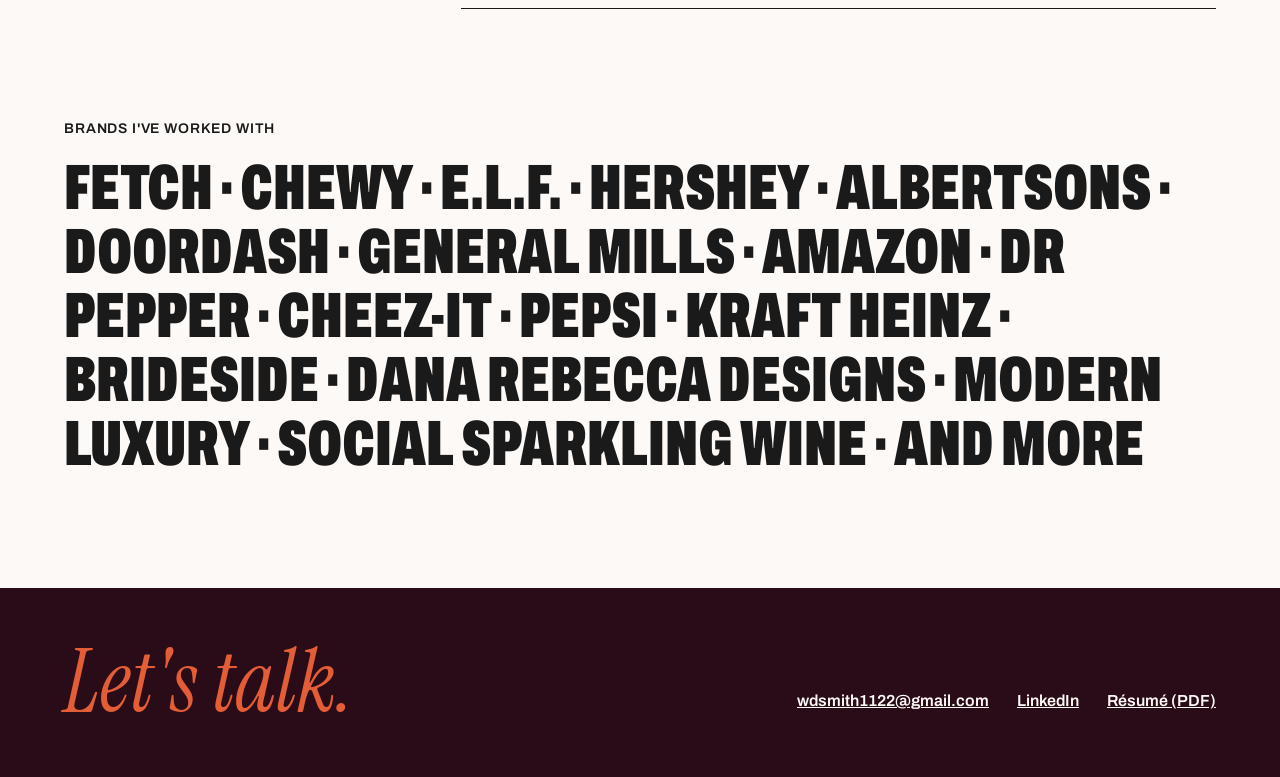
==== commit ccc022b4: "Calmer palette: deep plum, coral, off-white, lime accent Co-Authored-By: Claude Opus 5.5 <noreply@an" ====
--- a/about/index.html
+++ b/about/index.html
@@ -21,13 +21,13 @@
 .intro{padding:96px var(--pad) 0;gap:64px;align-items:center}
 .portrait{position:relative}
 .portrait img{width:100%;height:720px;object-fit:cover;object-position:50% 20%;border-radius:4px;transform:rotate(-1.5deg);box-shadow:0 20px 40px rgba(0,0,0,.25)}
-.portrait .hi{position:absolute;right:-24px;bottom:36px;font-size:34px;transform:rotate(-6deg);background:var(--gold);padding:6px 18px;border-radius:4px;white-space:nowrap}
+.portrait .hi{position:absolute;right:-24px;bottom:36px;font-size:34px;transform:rotate(-6deg);background:var(--soft);padding:6px 18px;border-radius:4px;white-space:nowrap}
 .bio{display:flex;flex-direction:column;gap:28px}
 .bio .lead{font-family:var(--serif);font-style:italic;font-size:clamp(38px,4.17vw,60px);line-height:1.04}
 .bio p:not(.lead){font-size:clamp(17px,1.39vw,20px);line-height:1.6}
 
 /* substack band */
-.flip{margin-top:112px;background:var(--gold);padding:88px var(--pad) 104px;display:flex;flex-direction:column;gap:56px}
+.flip{margin-top:112px;background:var(--soft);padding:88px var(--pad) 104px;display:flex;flex-direction:column;gap:56px}
 .flip-head{gap:40px;align-items:end}
 .flip-title{display:flex;flex-direction:column;gap:12px}
 .flip-title .kicker{font-size:14px;font-weight:700;letter-spacing:.08em;text-transform:uppercase}
--- a/site.css
+++ b/site.css
@@ -5,9 +5,9 @@
 @font-face{font-family:'Caveat';src:url('/fonts/caveat.woff') format('woff');font-weight:400 700;font-display:swap}
 
 :root{
-  --ox:#111111; --ox-2:#000000; --dark:#D3382B; --wine:#D3382B; --line:#8A8A8A;
-  --cream:#FBF3EC; --sand:#E8E3E0; --blush:#F7E1DC; --pink:#F2B5AC;
-  --rose:#111111; --gold:#FBF3EC; --lime:#F7E1DC;
+  --ox:#1A1A1A; --ox-2:#120510; --dark:#2A0C18; --wine:#E35D37; --line:#8A8A8A;
+  --cream:#FDF9F6; --sand:#E9DCD6; --blush:#FDF9F6; --pink:#FFD7CB;
+  --rose:#E35D37; --gold:#E35D37; --lime:#EAEFB7; --soft:#F6ECE6;
   --pad:64px; --gap:32px; --radius:14px;
   --serif:'Instrument Serif',Georgia,serif;
   --sans:'Archivo',system-ui,sans-serif;
@@ -23,7 +23,7 @@
 a{color:var(--ox)} a:hover{color:var(--wine)}
 h1,h2,h3,p{margin:0}
 .page{max-width:1440px;margin:0 auto;background:var(--blush);min-height:100vh;display:flex;flex-direction:column;overflow:hidden}
-.skip{position:absolute;left:-999px;top:0;background:var(--gold);color:var(--ox);padding:10px 16px;z-index:100}
+.skip{position:absolute;left:-999px;top:0;background:var(--soft);color:var(--ox);padding:10px 16px;z-index:100}
 .skip:focus{left:8px;top:8px}
 
 /* ---------- type ---------- */
@@ -48,7 +48,7 @@
 .nav .links{display:flex;gap:36px;align-items:center;font-size:14px;font-weight:600;text-transform:uppercase;letter-spacing:.06em}
 .nav .links a{color:var(--cream);text-decoration:none;padding:12px 0}
 .nav .links a.cta{background:var(--cream);color:var(--ox);padding:14px 22px}
-.nav .links a:hover{color:var(--gold)} .nav .links a.cta:hover{background:var(--gold);color:var(--ox)}
+.nav .links a:hover{color:var(--gold)} .nav .links a.cta:hover{background:var(--soft);color:var(--ox)}
 @media (max-width:700px){
   .nav{padding:18px var(--pad)}
   .nav .brand{font-size:26px}
@@ -109,7 +109,7 @@
 
 .video{position:relative;display:block;border-radius:var(--radius);overflow:hidden;background:var(--dark);text-decoration:none}
 .video img{width:100%;height:100%;object-fit:cover}
-.video .play{position:absolute;left:50%;top:50%;width:136px;height:136px;transform:translate(-50%,-50%);border-radius:50%;background:var(--gold);display:flex;align-items:center;justify-content:center;box-shadow:0 12px 32px rgba(0,0,0,.35);transition:transform .2s}
+.video .play{position:absolute;left:50%;top:50%;width:136px;height:136px;transform:translate(-50%,-50%);border-radius:50%;background:var(--soft);display:flex;align-items:center;justify-content:center;box-shadow:0 12px 32px rgba(0,0,0,.35);transition:transform .2s}
 .video:hover .play{transform:translate(-50%,-50%) scale(1.06)}
 .video .chip{position:absolute;left:28px;bottom:28px;background:var(--dark);color:var(--cream);border-radius:999px;padding:12px 20px;font-size:15px;font-weight:700;letter-spacing:.04em;text-transform:uppercase}
 .video iframe{position:absolute;inset:0;width:100%;height:100%;border:0}
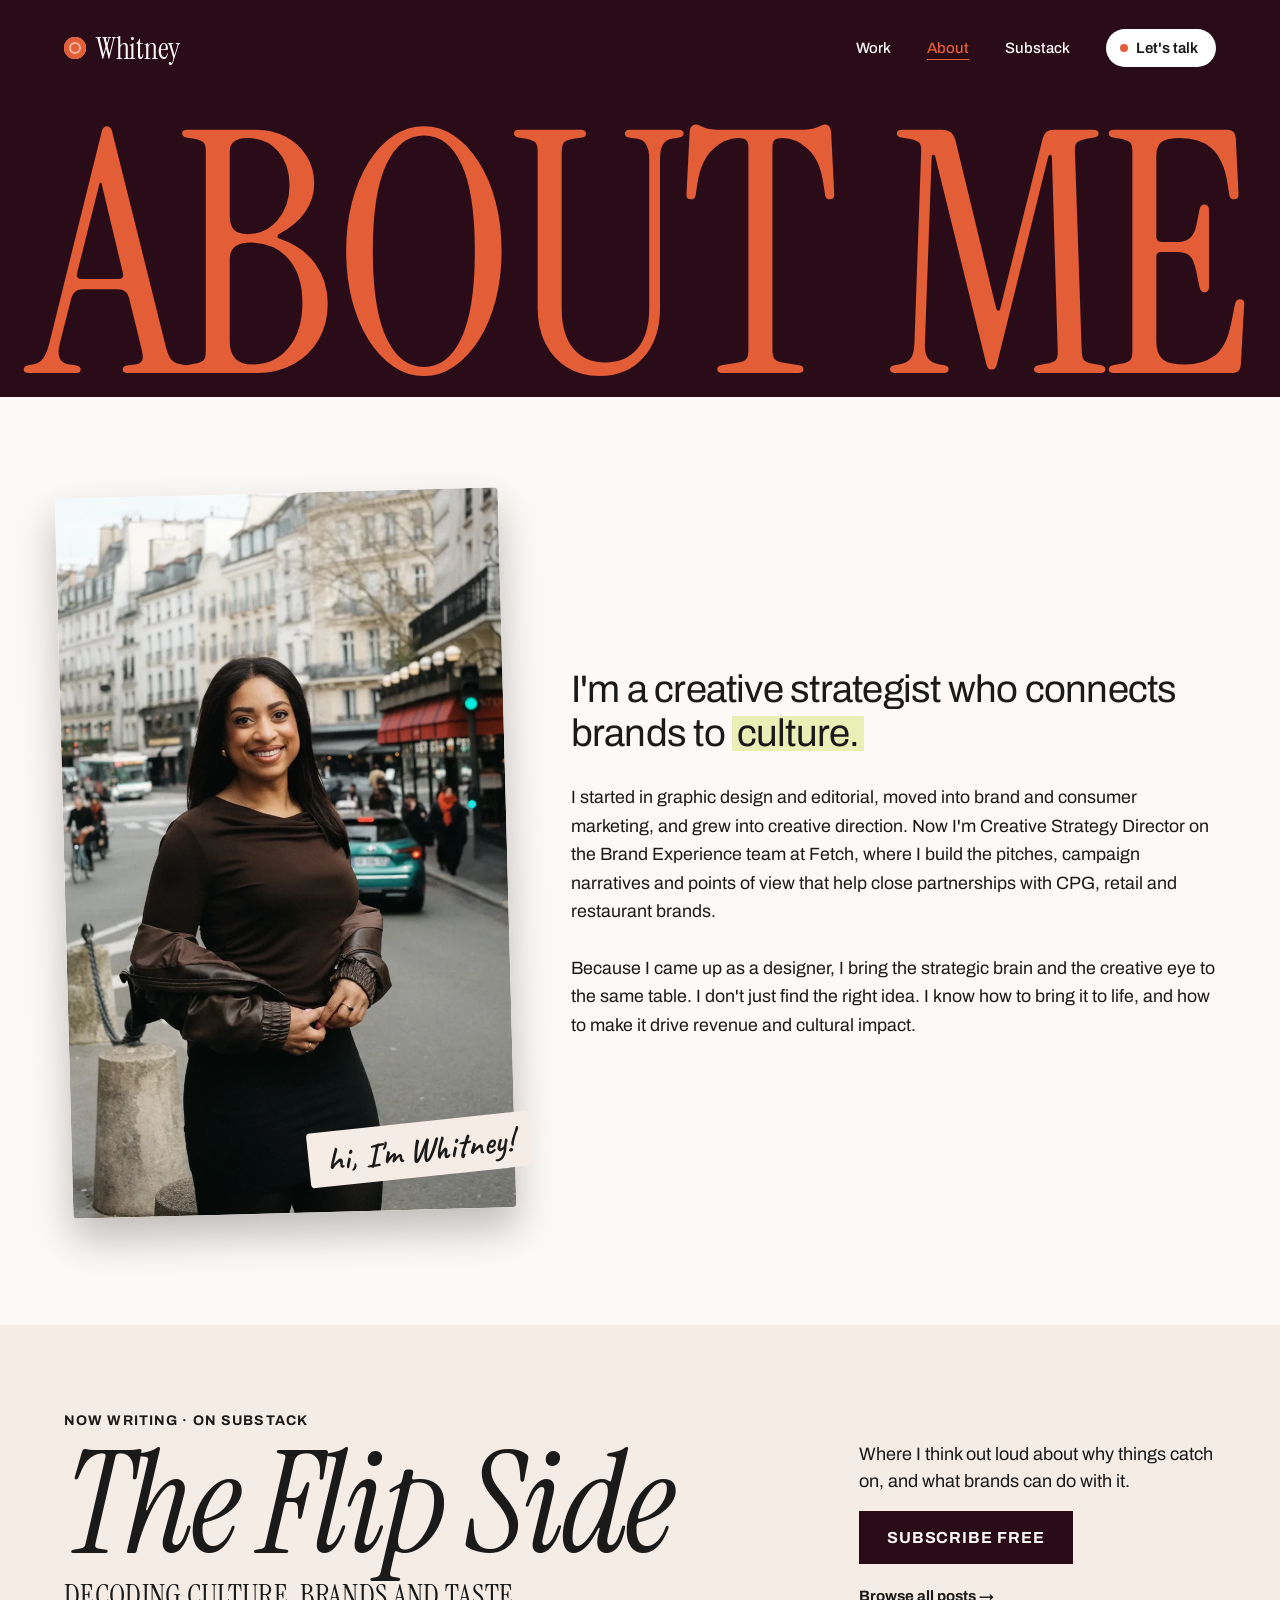
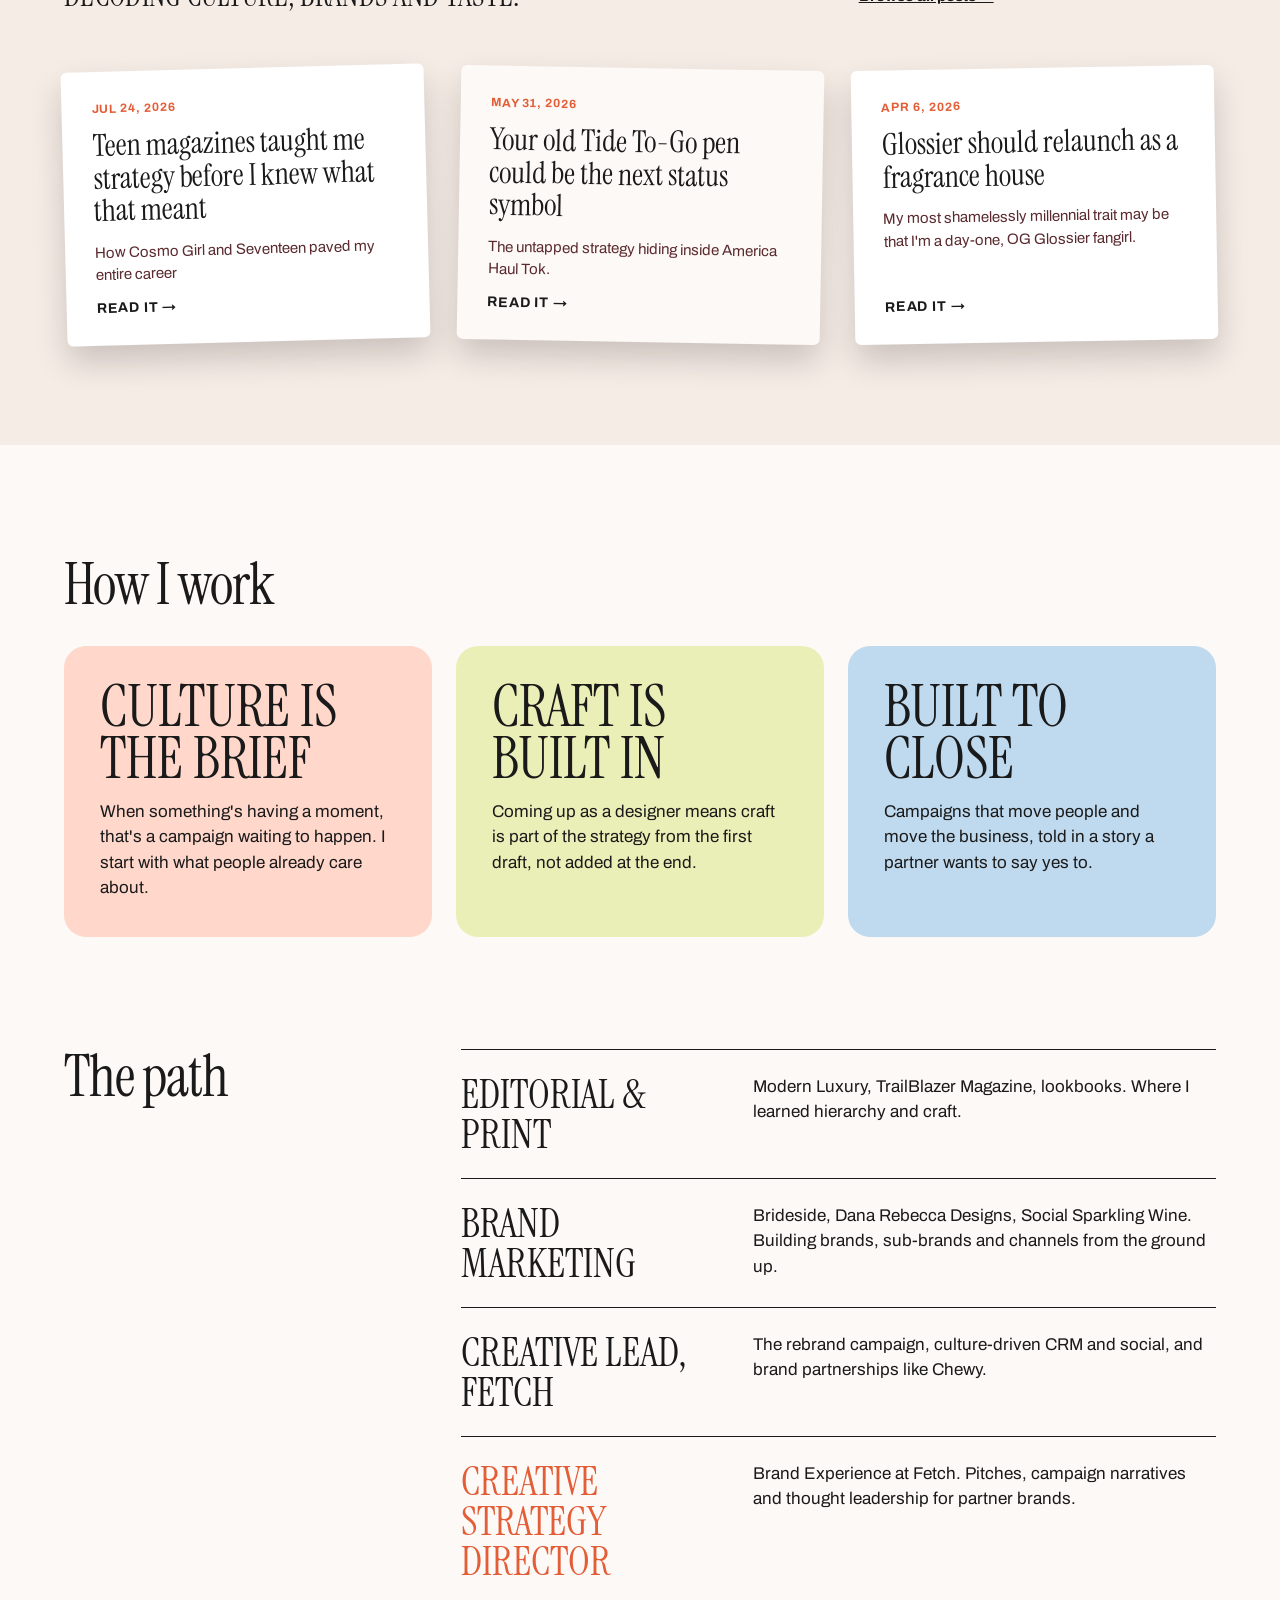
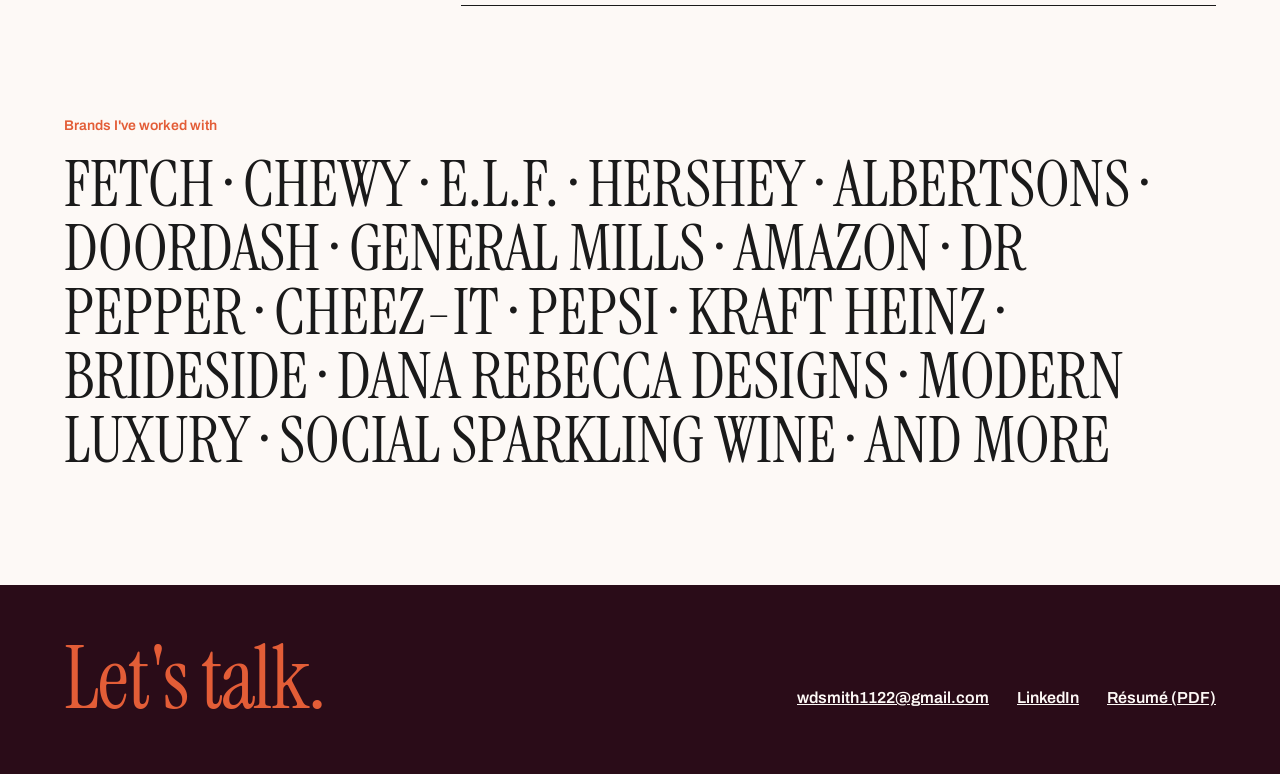
==== commit 6d1ef4bd: "Restyle site after soft-editorial template: serif display, pills, highlighter, badge Co-Authored-By:" ====
--- a/about/index.html
+++ b/about/index.html
@@ -15,7 +15,7 @@
 <link rel="stylesheet" href="/site.css">
 <style>
 .nav .links a[aria-current="page"]{color:var(--gold);text-decoration:underline;text-underline-offset:6px}
-.about-h1{padding:24px 0 0;font-weight:900;font-stretch:62%;font-size:min(380px,26.4vw);line-height:.82;letter-spacing:-.015em;text-transform:uppercase;color:var(--gold);text-align:center}
+.about-h1{padding:24px 0 0;font-family:var(--serif);font-weight:400;font-stretch:100%;font-size:min(380px,26.4vw);line-height:.82;letter-spacing:-.015em;text-transform:uppercase;color:var(--gold);text-align:center}
 
 /* intro */
 .intro{padding:96px var(--pad) 0;gap:64px;align-items:center}
@@ -23,7 +23,7 @@
 .portrait img{width:100%;height:720px;object-fit:cover;object-position:50% 20%;border-radius:4px;transform:rotate(-1.5deg);box-shadow:0 20px 40px rgba(0,0,0,.25)}
 .portrait .hi{position:absolute;right:-24px;bottom:36px;font-size:34px;transform:rotate(-6deg);background:var(--soft);padding:6px 18px;border-radius:4px;white-space:nowrap}
 .bio{display:flex;flex-direction:column;gap:28px}
-.bio .lead{font-family:var(--serif);font-style:italic;font-size:clamp(38px,4.17vw,60px);line-height:1.04}
+.bio .lead{font-family:var(--sans);font-style:normal;font-weight:400;letter-spacing:-.02em;font-size:clamp(30px,3vw,44px);line-height:1.15}
 .bio p:not(.lead){font-size:clamp(17px,1.39vw,20px);line-height:1.6}
 
 /* substack band */
@@ -32,7 +32,7 @@
 .flip-title{display:flex;flex-direction:column;gap:12px}
 .flip-title .kicker{font-size:14px;font-weight:700;letter-spacing:.08em;text-transform:uppercase}
 .flip-title h2{font-family:var(--serif);font-style:italic;font-weight:400;font-size:clamp(76px,11.1vw,160px);line-height:.9;letter-spacing:-.02em}
-.flip-title .tagline{font-weight:900;font-stretch:75%;font-size:clamp(22px,2.36vw,34px);text-transform:uppercase;letter-spacing:.01em;line-height:1.05}
+.flip-title .tagline{font-family:var(--serif);font-weight:400;font-stretch:100%;font-size:clamp(22px,2.36vw,34px);text-transform:uppercase;letter-spacing:.01em;line-height:1.05}
 .flip-cta{display:flex;flex-direction:column;gap:16px;align-items:flex-start}
 .flip-cta p{font-size:18px;line-height:1.5}
 .sub-btn{background:var(--dark);color:var(--cream);text-decoration:none;padding:18px 28px;font-size:16px;font-weight:700;text-transform:uppercase;letter-spacing:.06em}
@@ -52,7 +52,7 @@
 /* how I work */
 .how{padding:112px var(--pad) 0;display:flex;flex-direction:column;gap:32px}
 .how .card{border-radius:var(--radius);padding:36px;display:flex;flex-direction:column;gap:14px}
-.how .card .t{font-weight:900;font-stretch:62%;font-size:clamp(44px,4.45vw,64px);line-height:.9;text-transform:uppercase}
+.how .card .t{font-family:var(--serif);font-weight:400;font-stretch:100%;font-size:clamp(44px,4.45vw,64px);line-height:.9;text-transform:uppercase}
 .how .card .d{font-size:17px;line-height:1.5}
 
 /* path */
@@ -60,12 +60,12 @@
 .path ol{margin:0;padding:0;list-style:none;display:flex;flex-direction:column}
 .path li{display:grid;grid-template-columns:repeat(8,minmax(0,1fr));gap:24px;padding:24px 0;border-top:1px solid var(--ox)}
 .path li:last-child{border-bottom:1px solid var(--ox)}
-.path li .t{grid-column:span 3;font-weight:900;font-stretch:62%;font-size:40px;line-height:1;text-transform:uppercase}
+.path li .t{grid-column:span 3;font-family:var(--serif);font-weight:400;font-stretch:100%;font-size:40px;line-height:1;text-transform:uppercase}
 .path li .d{grid-column:span 5;font-size:17px;line-height:1.5}
 
 /* brands */
 .brands{margin:112px var(--pad) 0;display:flex;flex-direction:column;gap:20px}
-.brands p{font-weight:900;font-stretch:62%;font-size:clamp(40px,5vw,72px);line-height:1;text-transform:uppercase}
+.brands p{font-family:var(--serif);font-weight:400;font-stretch:100%;font-size:clamp(40px,5vw,72px);line-height:1;text-transform:uppercase}
 .after-brands{height:112px}
 
 @media (max-width:1024px){
@@ -140,7 +140,7 @@
 <span class="hi hand">hi, I'm Whitney!</span>
 </div>
 <div class="bio s7">
-<p class="lead">I'm a creative strategist who connects brands to culture.</p>
+<p class="lead">I'm a creative strategist who connects brands to <span class="hl">culture.</span></p>
 <p>I started in graphic design and editorial, moved into brand and consumer marketing, and grew into creative direction. Now I'm Creative Strategy Director on the Brand Experience team at Fetch, where I build the pitches, campaign narratives and points of view that help close partnerships with CPG, retail and restaurant brands.</p>
 <p>Because I came up as a designer, I bring the strategic brain and the creative eye to the same table. I don't just find the right idea. I know how to bring it to life, and how to make it drive revenue and cultural impact.</p>
 </div>
--- a/site.css
+++ b/site.css
@@ -29,13 +29,13 @@
 /* ---------- type ---------- */
 .serif{font-family:var(--serif);font-style:italic;font-weight:400}
 .hand{font-family:var(--hand);font-weight:600}
-.cond{font-weight:900;font-stretch:62%;text-transform:uppercase}
-.cond75{font-weight:900;font-stretch:75%;text-transform:uppercase}
+.cond{font-family:var(--serif);font-weight:400;font-stretch:100%;text-transform:uppercase}
+.cond75{font-family:var(--serif);font-weight:400;font-stretch:100%;text-transform:uppercase}
 .eyebrow{font-size:14px;font-weight:600;letter-spacing:.06em;text-transform:uppercase}
 .label{font-size:12px;font-weight:600;letter-spacing:.08em;text-transform:uppercase}
 .h-section{font-family:var(--serif);font-style:italic;font-weight:400;font-size:clamp(40px,4.45vw,64px);line-height:1}
 .h-big{font-family:var(--serif);font-style:italic;font-weight:400;font-size:clamp(56px,8.3vw,120px);line-height:.9}
-.h-hero{font-weight:900;font-stretch:62%;text-transform:uppercase;font-size:clamp(68px,15.3vw,220px);line-height:.86;letter-spacing:-.015em;color:var(--gold)}
+.h-hero{font-family:var(--serif);font-weight:400;font-stretch:100%;text-transform:uppercase;font-size:clamp(68px,15.3vw,220px);line-height:.86;letter-spacing:-.015em;color:var(--gold)}
 .dek{font-family:var(--serif);font-style:italic;font-size:clamp(26px,3.05vw,44px);line-height:1.15;max-width:900px}
 .body-lg{font-size:clamp(18px,1.53vw,22px);line-height:1.55}
 .body{font-size:16px;line-height:1.5}
@@ -117,18 +117,18 @@
 
 /* ---------- stats ---------- */
 .stat{background:var(--dark);color:var(--cream);border-radius:var(--radius);padding:36px;display:flex;flex-direction:column;gap:12px}
-.stat .num{font-weight:900;font-stretch:62%;font-size:clamp(64px,6.7vw,96px);line-height:.9;color:var(--gold)}
+.stat .num{font-family:var(--serif);font-weight:400;font-stretch:100%;font-size:clamp(64px,6.7vw,96px);line-height:.9;color:var(--gold)}
 .stat .cap{font-size:16px;line-height:1.4}
 @media (max-width:700px){.stat{padding:24px}}
 
 /* ---------- callouts ---------- */
 .callout{background:var(--pink);border-radius:var(--radius);padding:48px;display:flex;flex-direction:column;gap:16px}
-.callout .big{font-weight:900;font-stretch:75%;font-size:clamp(30px,3.9vw,56px);line-height:1.02;text-transform:uppercase}
+.callout .big{font-family:var(--serif);font-weight:400;font-stretch:100%;font-size:clamp(30px,3.9vw,56px);line-height:1.02;text-transform:uppercase}
 @media (max-width:700px){.callout{padding:28px}}
 
 /* ---------- next project ---------- */
 a.next{margin:120px var(--pad) 96px;border-top:1px solid var(--ox);padding-top:32px;display:flex;justify-content:space-between;align-items:flex-end;gap:24px;text-decoration:none;color:var(--ox)}
-a.next .title{font-weight:900;font-stretch:62%;font-size:clamp(48px,8.3vw,120px);line-height:.9;text-transform:uppercase}
+a.next .title{font-family:var(--serif);font-weight:400;font-stretch:100%;font-size:clamp(48px,8.3vw,120px);line-height:.9;text-transform:uppercase}
 a.next .arrow{font-size:clamp(40px,5vw,72px);line-height:1;transition:transform .2s}
 a.next:hover .arrow{transform:translateX(8px)}
 @media (max-width:700px){a.next{margin:72px var(--pad) 56px}}
@@ -159,3 +159,38 @@
 .rot-l{transform:rotate(-1.2deg)}.rot-r{transform:rotate(1.4deg)}
 @media (max-width:700px){.rot-l,.rot-r{transform:none}}
 @media (prefers-reduced-motion:reduce){html{scroll-behavior:auto}*{transition:none!important}}
+
+
+/* ================= template refresh: soft editorial ================= */
+:root{--radius:22px;--lilac:#E9DDF3;--sky:#D3EAF0;--peach:#FFD7CB;--plum:#2A0C18;--coral:#E35D37}
+@media (max-width:700px){:root{--radius:16px}}
+.h-section,.h-big,.footer .big{font-style:normal;letter-spacing:-.02em}
+.dek{font-family:var(--sans);font-style:normal;font-weight:400;font-size:clamp(22px,2.4vw,34px);line-height:1.25;letter-spacing:-.01em}
+.hl{background:linear-gradient(transparent 10%,var(--lime) 10%,var(--lime) 92%,transparent 92%);padding:0 .12em;color:inherit}
+.accent{color:var(--coral)}
+/* nav */
+.nav .brand{font-style:normal;display:inline-flex;align-items:center;gap:10px;letter-spacing:-.01em}
+.nav .brand::before{content:"";width:22px;height:22px;border-radius:50%;background:var(--coral);flex:none;box-shadow:inset 0 0 0 5px var(--coral),inset 0 0 0 7px rgba(255,255,255,.55)}
+.nav .links{text-transform:none;letter-spacing:0;font-weight:500;font-size:15px}
+.nav .links a.cta{background:#fff;color:var(--ox);border-radius:999px;padding:11px 18px 11px 30px;position:relative;font-weight:600}
+.nav .links a.cta::before{content:"";position:absolute;left:14px;top:50%;width:8px;height:8px;margin-top:-4px;border-radius:50%;background:var(--coral)}
+/* buttons, pills, labels */
+.btn{background:var(--coral);color:#fff;border-radius:999px;padding:13px 22px;font-weight:600}
+.btn:hover{background:var(--plum);color:#fff}
+.btn.light{background:#fff;color:var(--ox)}
+.pill{background:#fff;color:var(--ox);border:1px solid rgba(0,0,0,.08);font-weight:500}
+.top .pill{border-color:transparent}
+.eyebrow,.label{text-transform:none;letter-spacing:0;font-weight:600;color:var(--coral)}
+.top .eyebrow,.top .label,.meta .label{color:var(--peach)}
+.back{text-transform:none;letter-spacing:0}
+/* cards & media */
+.callout{background:var(--peach)}
+.video .chip{background:#fff;color:var(--ox);text-transform:none;letter-spacing:0;font-weight:600}
+.video .play{background:var(--coral)} .video .play svg path{fill:#fff}
+.stat .cap{opacity:.9}
+/* spinning badge */
+.spin-badge{width:118px;height:118px;border-radius:50%;background:var(--coral);color:#fff;display:flex;align-items:center;justify-content:center}
+.spin-badge svg{width:100%;height:100%;animation:sb 18s linear infinite}
+.spin-badge text{font:600 11.5px/1 var(--sans);letter-spacing:.14em;text-transform:uppercase;fill:#fff}
+@keyframes sb{to{transform:rotate(360deg)}}
+@media (prefers-reduced-motion:reduce){.spin-badge svg{animation:none}}
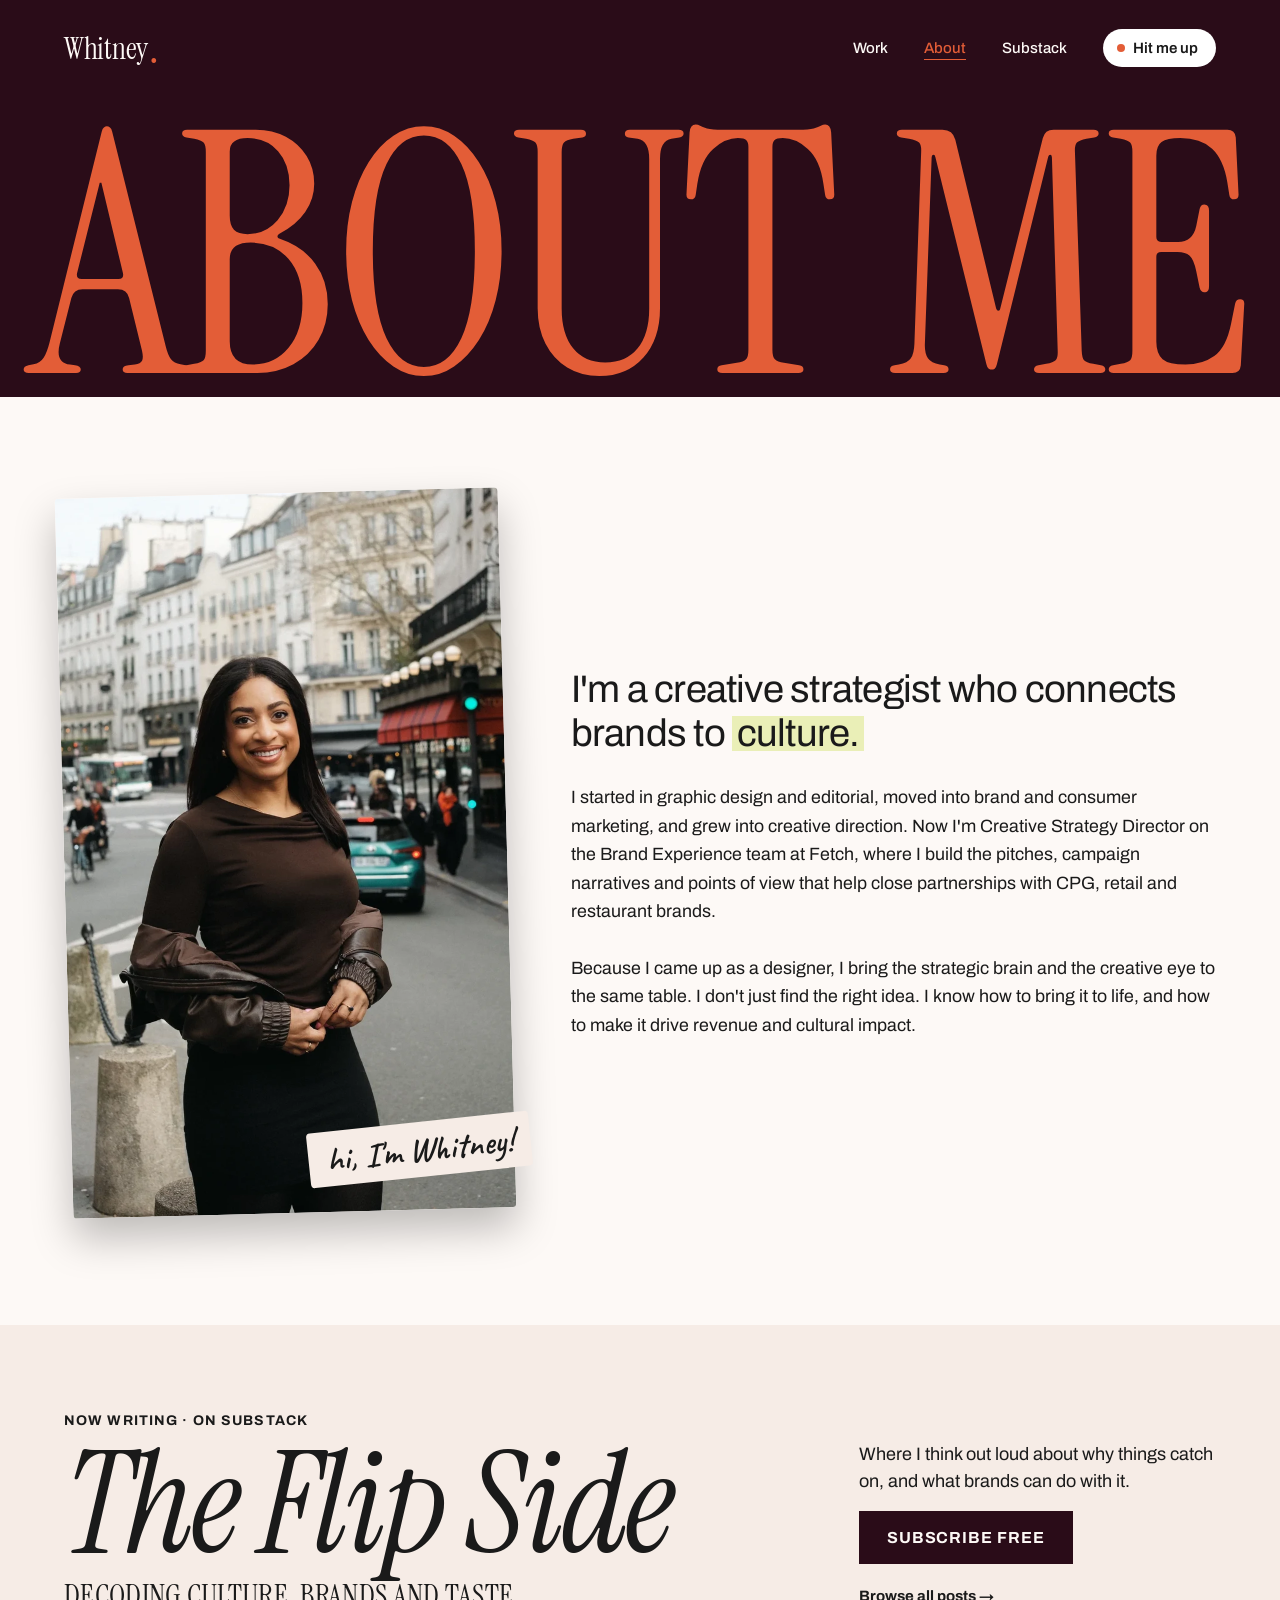
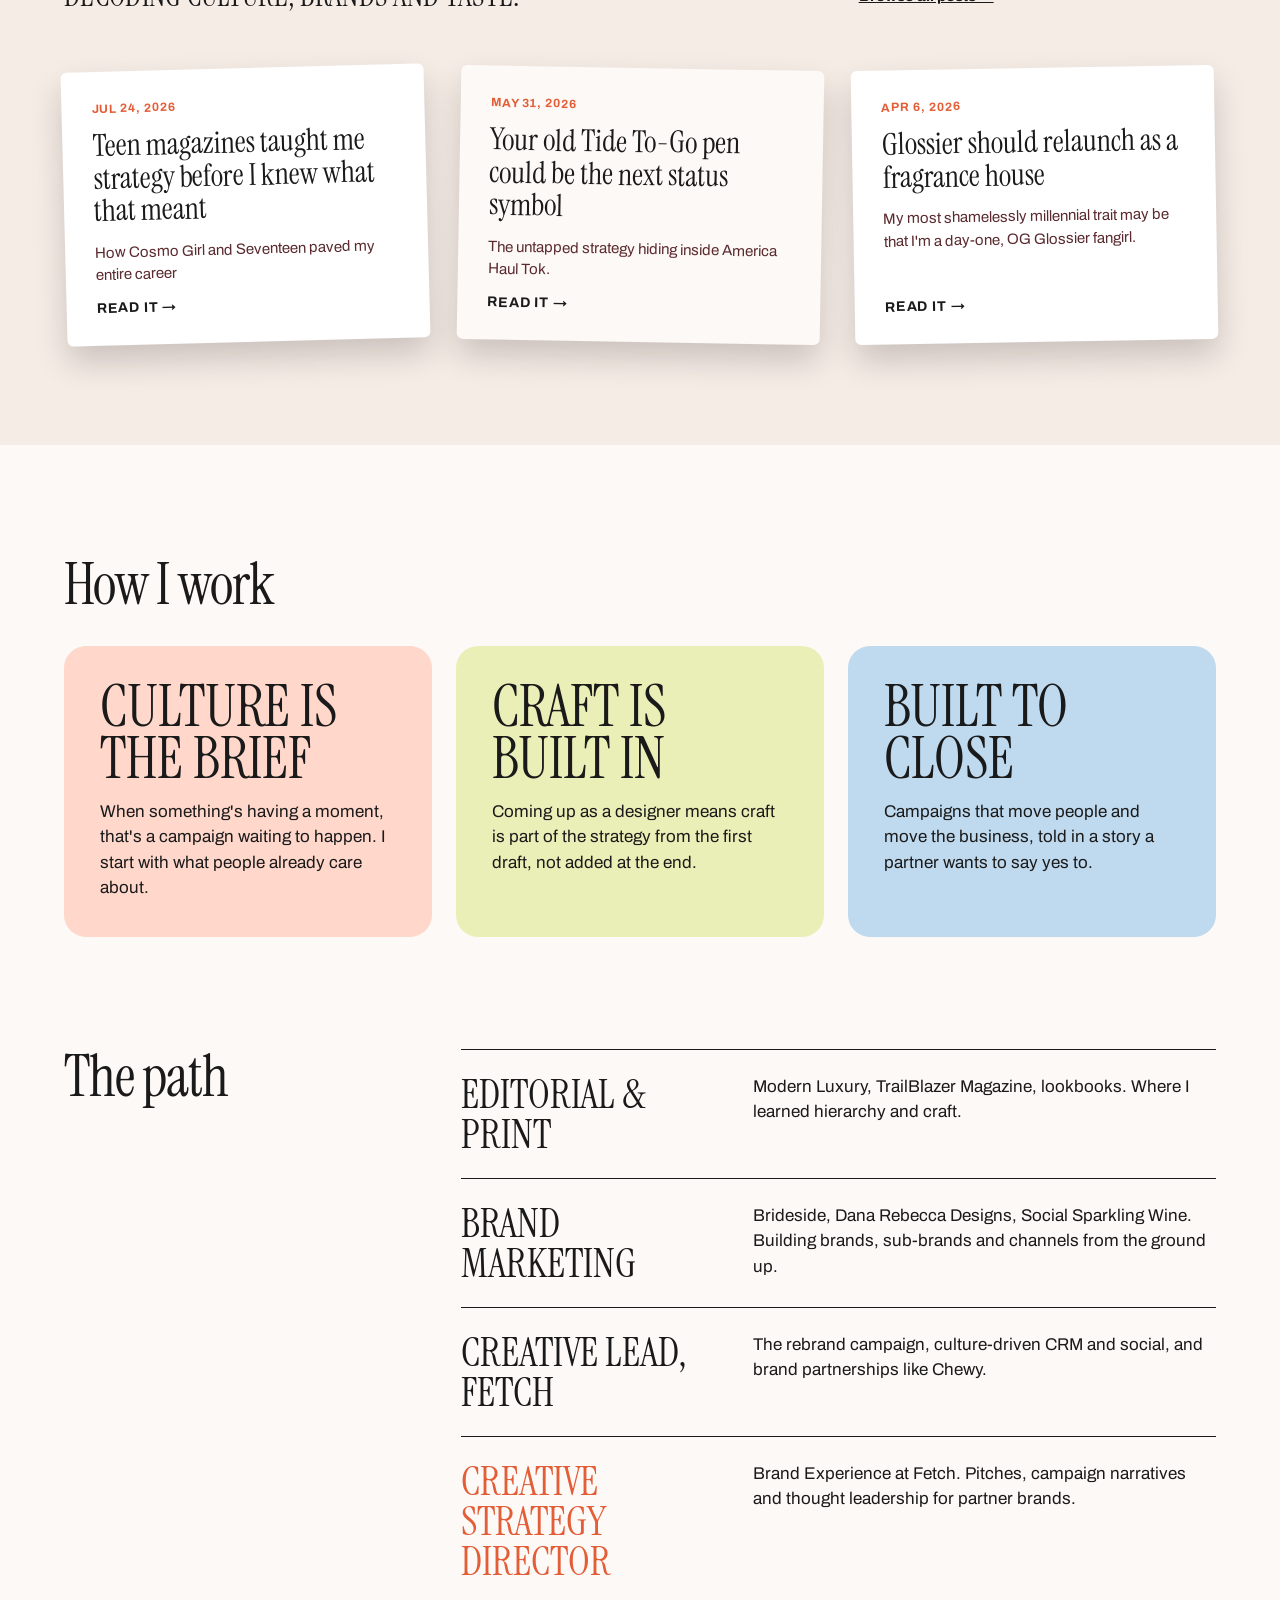
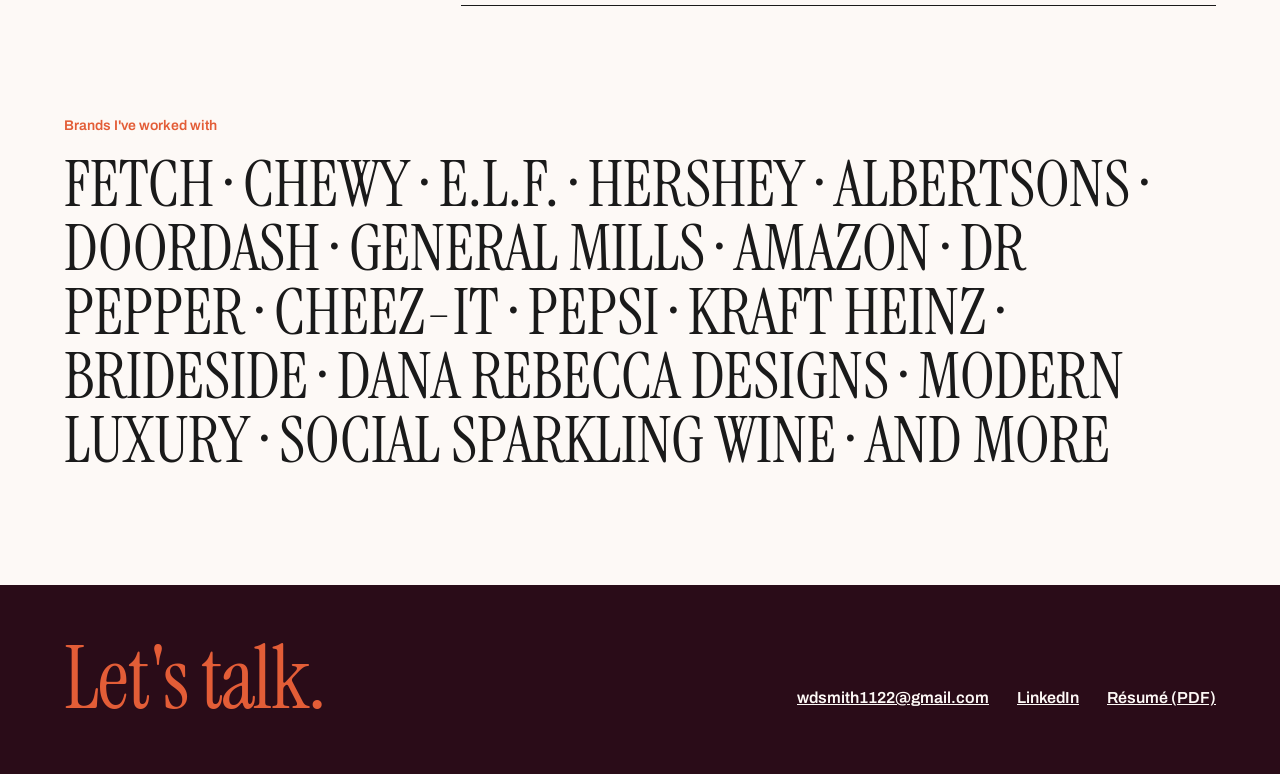
==== commit 1e65ef8a: "Home hero: handwritten note, move badge, drop Smog and Austin sticker; nav 'Hit me up' Co-Authored-B" ====
--- a/about/index.html
+++ b/about/index.html
@@ -127,7 +127,7 @@
 <a href="/#work">Work</a>
 <a href="/about/" aria-current="page">About</a>
 <a href="https://flipsidebywhit.substack.com" target="_blank" rel="noopener">Substack</a>
-<a class="cta" href="#contact">Let's talk</a>
+<a class="cta" href="#contact">Hit me up</a>
 </div>
 </nav>
 <h1 class="about-h1">About me</h1>
--- a/site.css
+++ b/site.css
@@ -170,7 +170,7 @@
 .accent{color:var(--coral)}
 /* nav */
 .nav .brand{font-style:normal;display:inline-flex;align-items:center;gap:10px;letter-spacing:-.01em}
-.nav .brand::before{content:"";width:22px;height:22px;border-radius:50%;background:var(--coral);flex:none;box-shadow:inset 0 0 0 5px var(--coral),inset 0 0 0 7px rgba(255,255,255,.55)}
+.nav .brand::after{content:".";color:var(--coral);margin-left:-9px;font-size:1.5em;line-height:0}
 .nav .links{text-transform:none;letter-spacing:0;font-weight:500;font-size:15px}
 .nav .links a.cta{background:#fff;color:var(--ox);border-radius:999px;padding:11px 18px 11px 30px;position:relative;font-weight:600}
 .nav .links a.cta::before{content:"";position:absolute;left:14px;top:50%;width:8px;height:8px;margin-top:-4px;border-radius:50%;background:var(--coral)}
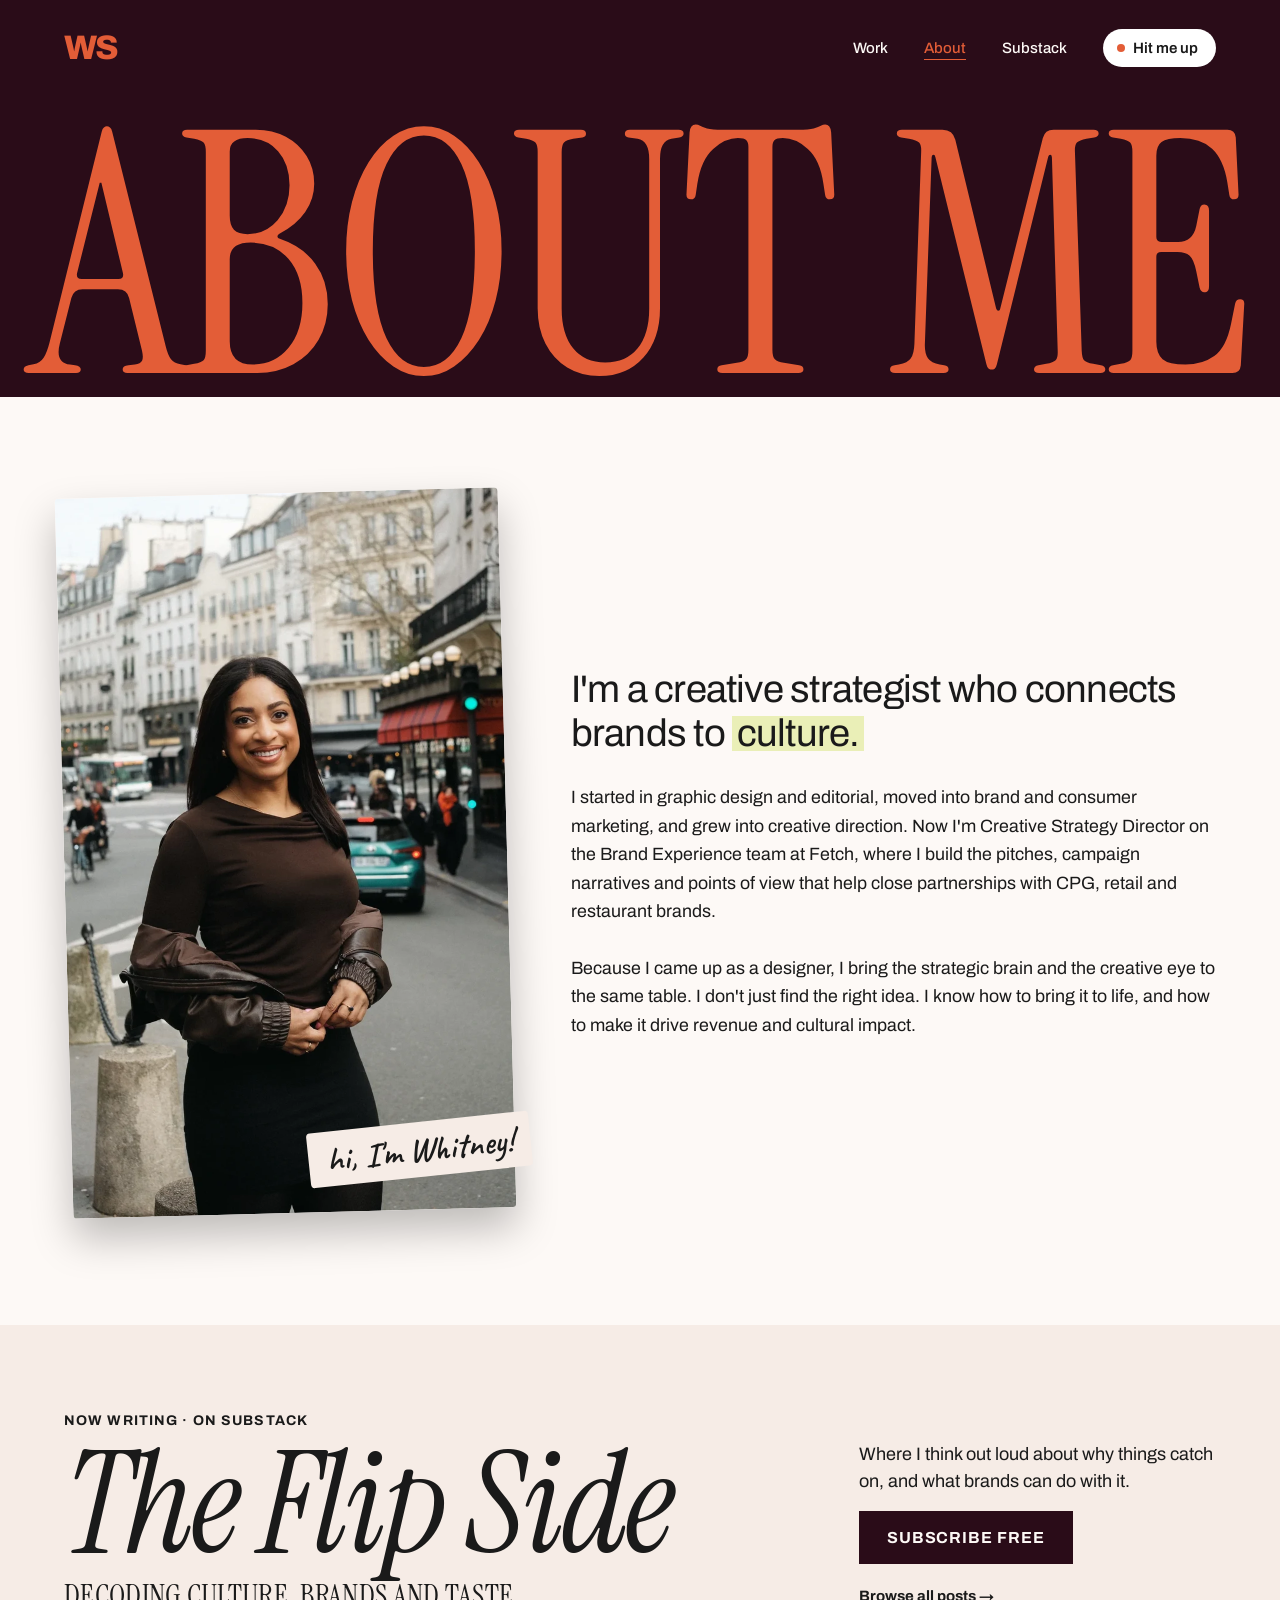
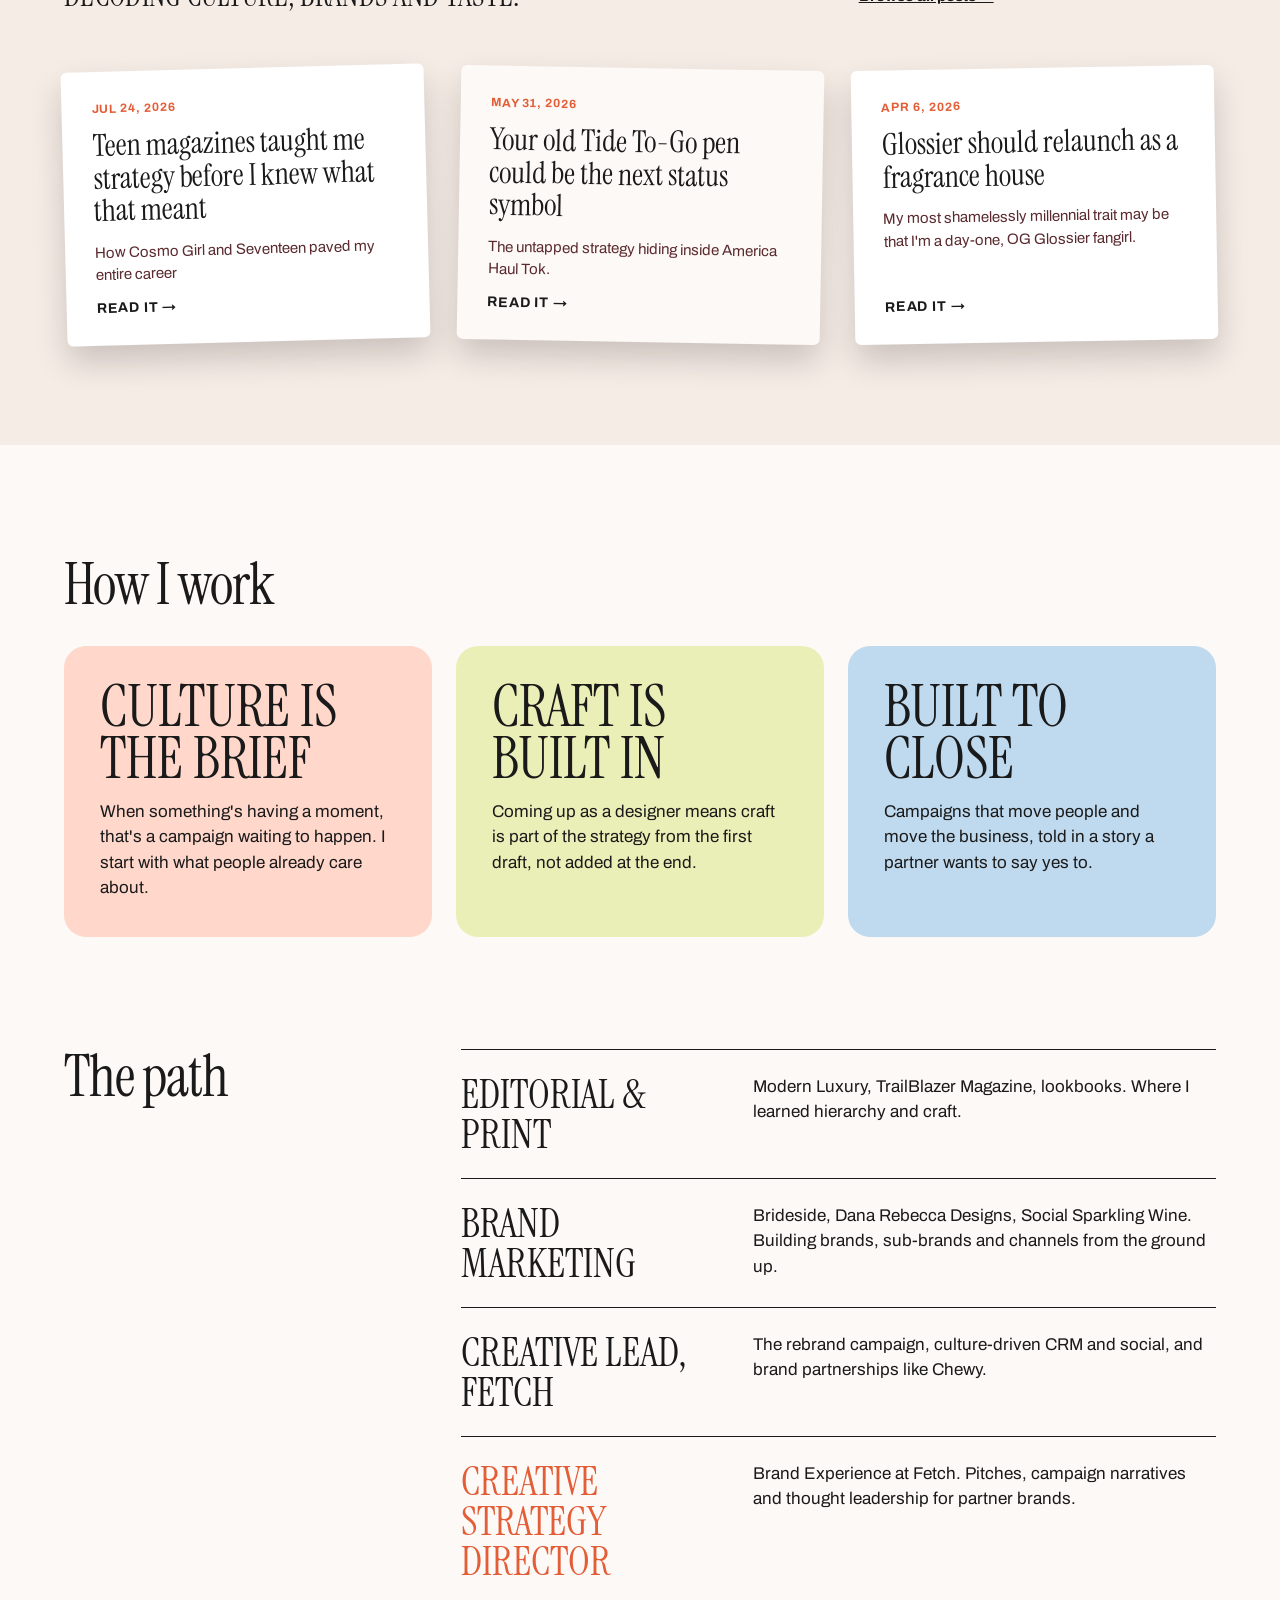
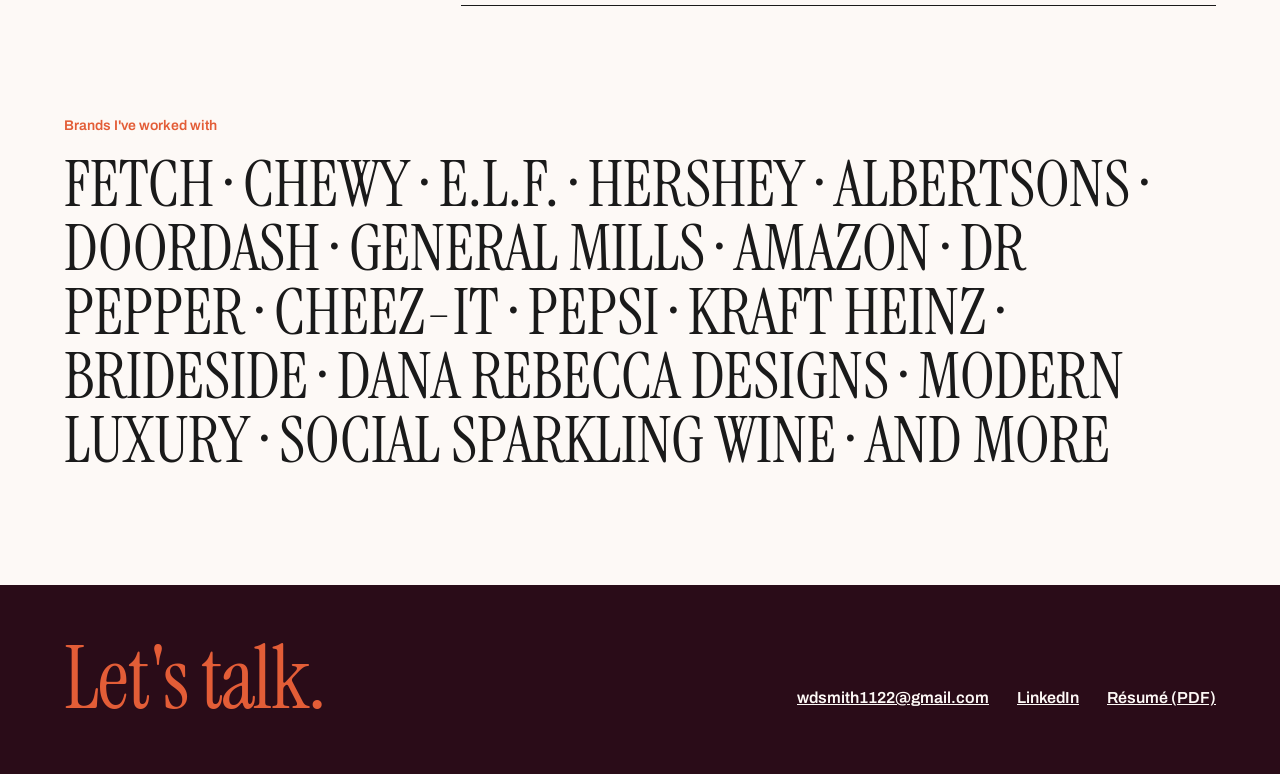
==== commit 8aadf8ee: "WS monogram, cream badge, 'Creative & brand strategist' Co-Authored-By: Claude Opus 5.5 <noreply@ant" ====
--- a/about/index.html
+++ b/about/index.html
@@ -122,7 +122,7 @@
 
 <header class="top">
 <nav class="nav" aria-label="Main">
-<a class="brand" href="/">Whitney</a>
+<a class="brand" href="/" aria-label="Whitney Delyse Smith, home">WS</a>
 <div class="links">
 <a href="/#work">Work</a>
 <a href="/about/" aria-current="page">About</a>
--- a/site.css
+++ b/site.css
@@ -170,7 +170,7 @@
 .accent{color:var(--coral)}
 /* nav */
 .nav .brand{font-style:normal;display:inline-flex;align-items:center;gap:10px;letter-spacing:-.01em}
-.nav .brand::after{content:".";color:var(--coral);margin-left:-9px;font-size:1.5em;line-height:0}
+.nav .brand{font-family:var(--sans)!important;font-style:normal!important;font-weight:800;font-size:34px!important;letter-spacing:-.06em;color:var(--coral)!important;line-height:1}
 .nav .links{text-transform:none;letter-spacing:0;font-weight:500;font-size:15px}
 .nav .links a.cta{background:#fff;color:var(--ox);border-radius:999px;padding:11px 18px 11px 30px;position:relative;font-weight:600}
 .nav .links a.cta::before{content:"";position:absolute;left:14px;top:50%;width:8px;height:8px;margin-top:-4px;border-radius:50%;background:var(--coral)}
@@ -189,8 +189,8 @@
 .video .play{background:var(--coral)} .video .play svg path{fill:#fff}
 .stat .cap{opacity:.9}
 /* spinning badge */
-.spin-badge{width:118px;height:118px;border-radius:50%;background:var(--coral);color:#fff;display:flex;align-items:center;justify-content:center}
+.spin-badge{width:118px;height:118px;border-radius:50%;background:var(--cream);color:var(--coral);display:flex;align-items:center;justify-content:center}
 .spin-badge svg{width:100%;height:100%;animation:sb 18s linear infinite}
-.spin-badge text{font:600 11.5px/1 var(--sans);letter-spacing:.14em;text-transform:uppercase;fill:#fff}
+.spin-badge text{font:700 11.5px/1 var(--sans);letter-spacing:.14em;text-transform:uppercase;fill:var(--coral)}
 @keyframes sb{to{transform:rotate(360deg)}}
 @media (prefers-reduced-motion:reduce){.spin-badge svg{animation:none}}
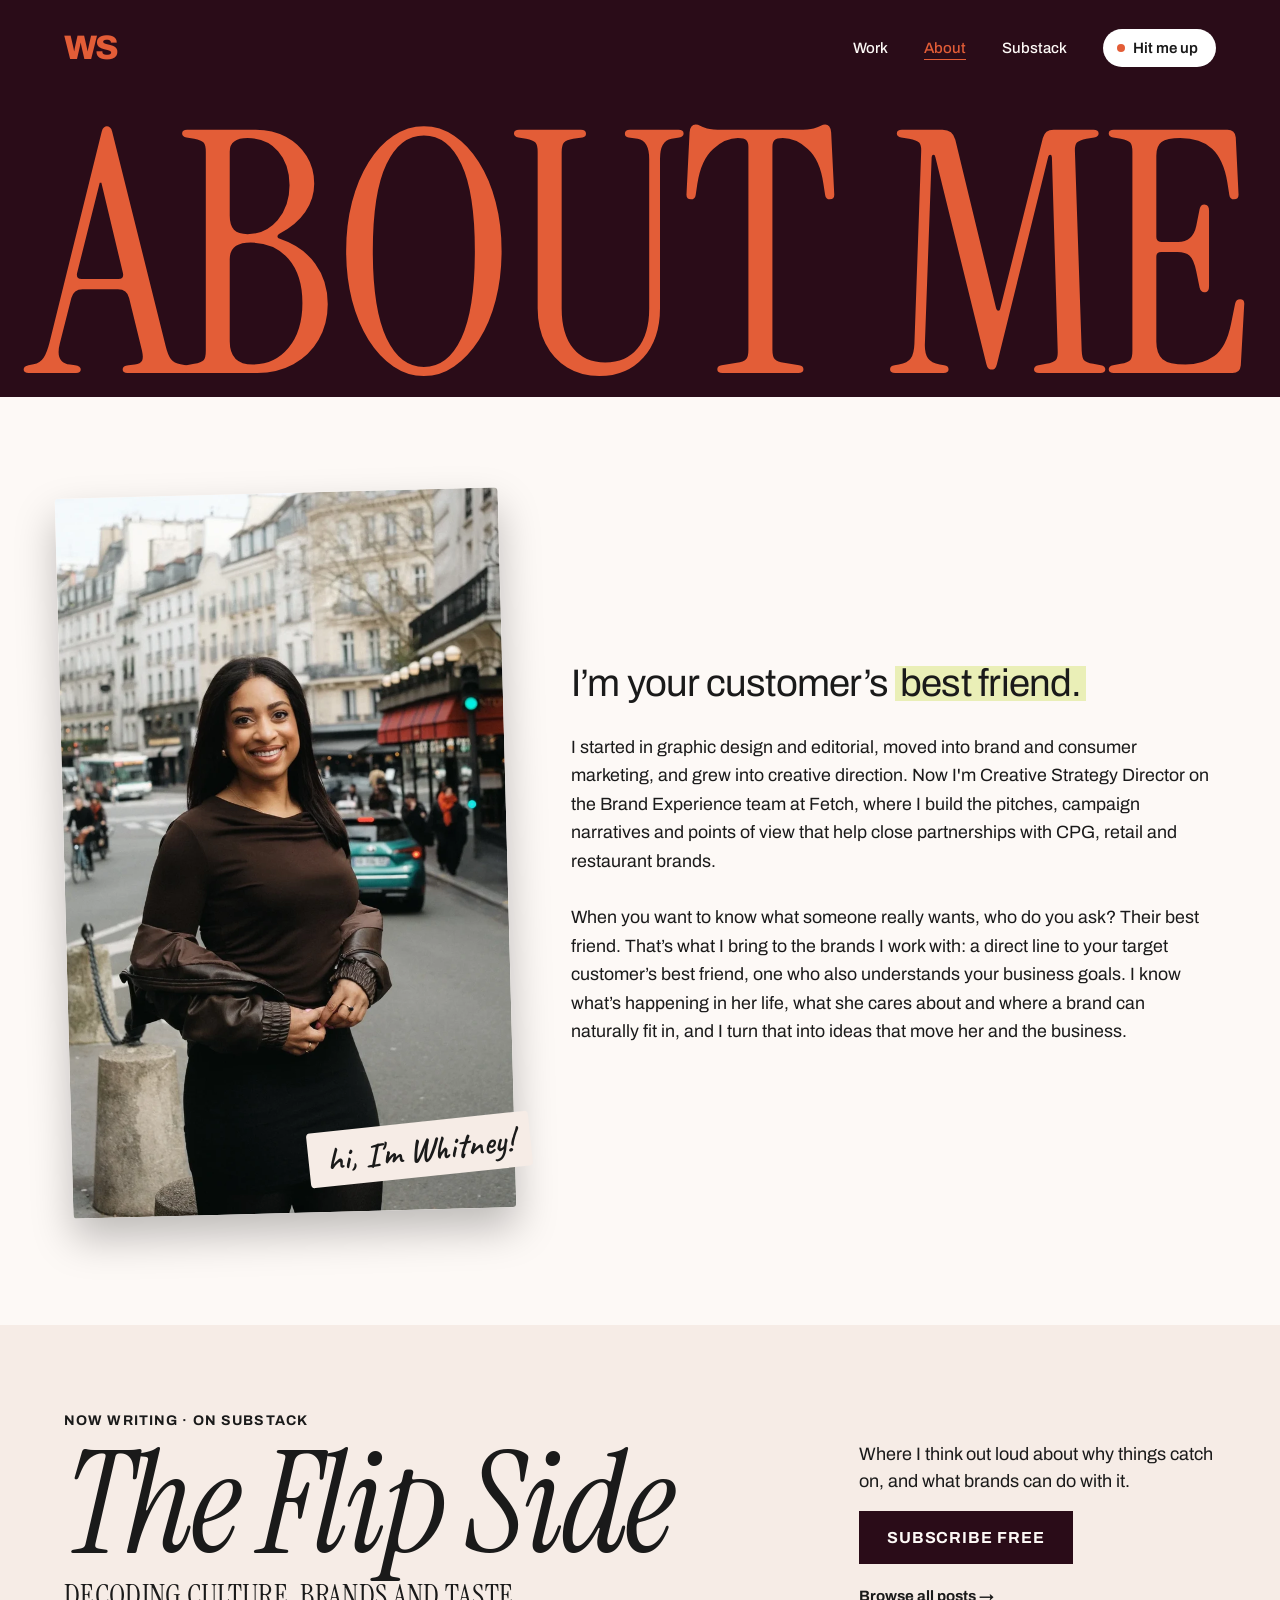
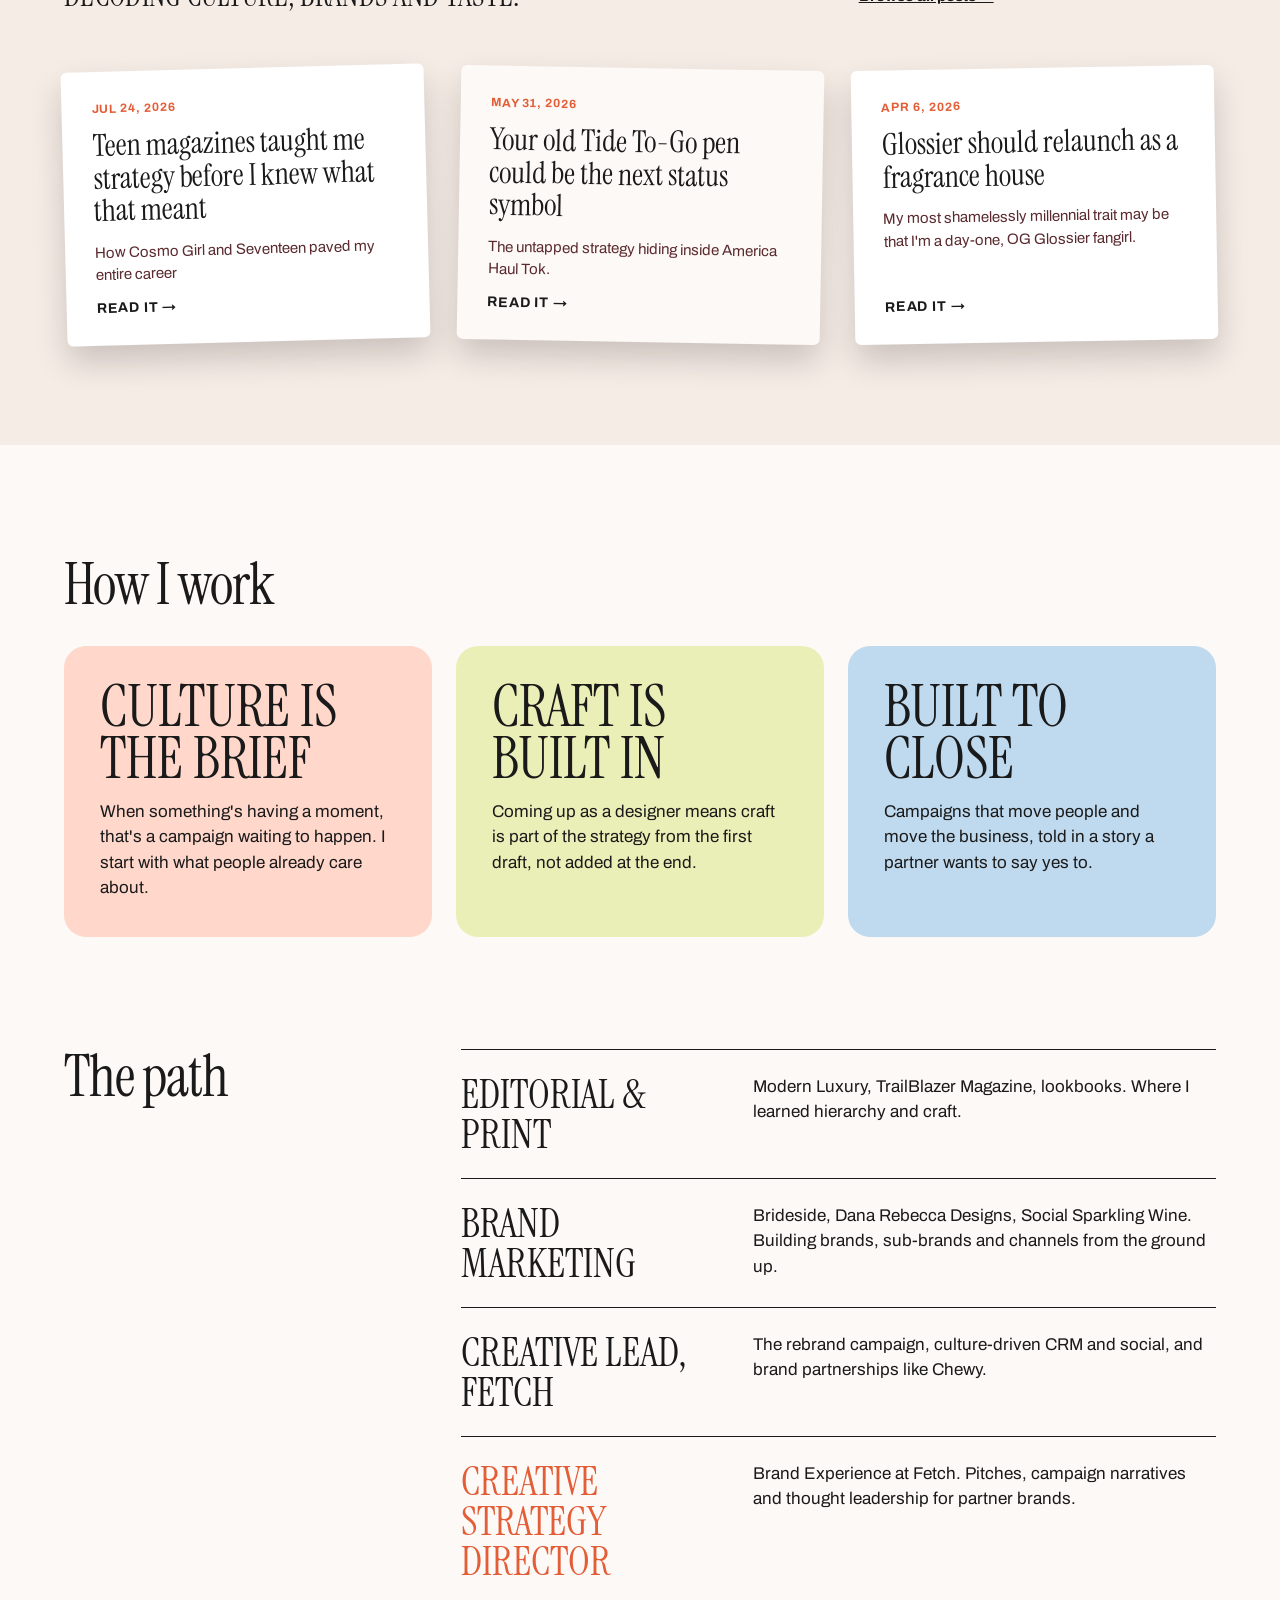
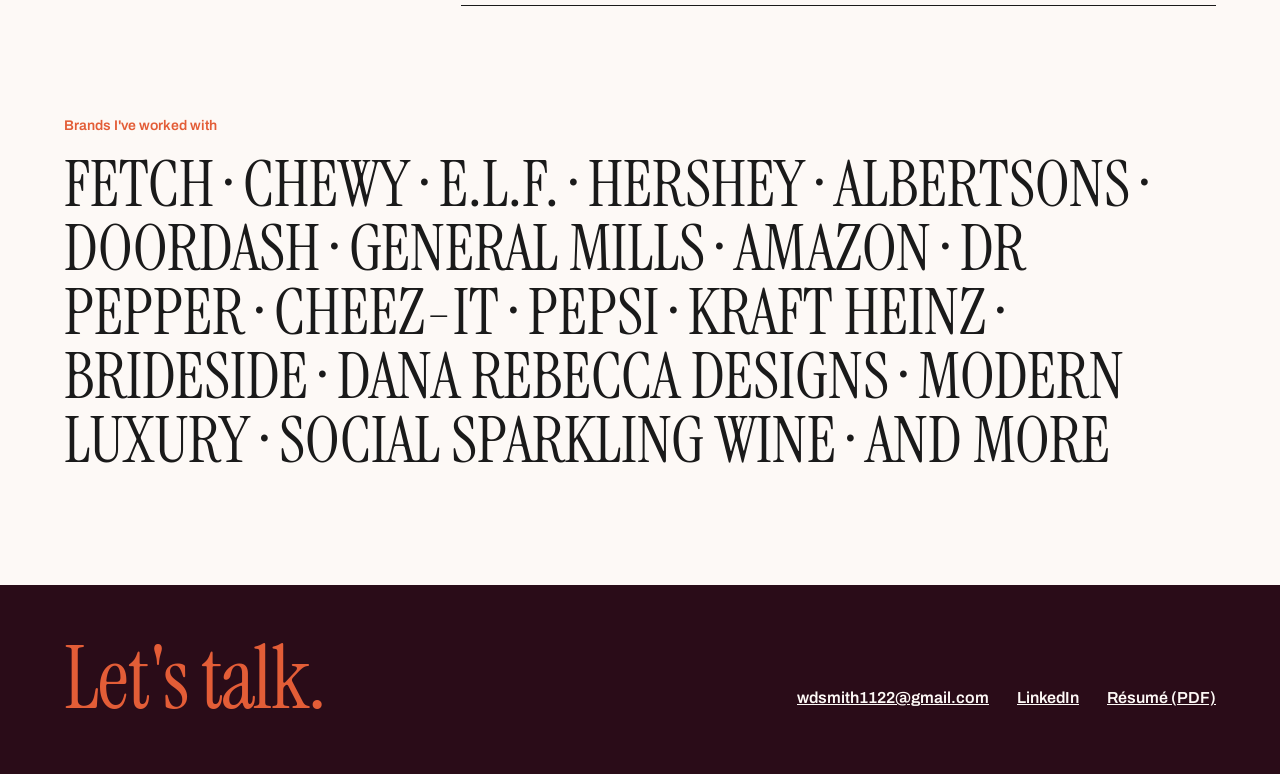
==== commit e0059425: "New homepage tagline; About: your customer's best friend Co-Authored-By: Claude Opus 5.5 <noreply@an" ====
--- a/about/index.html
+++ b/about/index.html
@@ -140,9 +140,9 @@
 <span class="hi hand">hi, I'm Whitney!</span>
 </div>
 <div class="bio s7">
-<p class="lead">I'm a creative strategist who connects brands to <span class="hl">culture.</span></p>
+<p class="lead">I&rsquo;m your customer&rsquo;s <span class="hl">best friend.</span></p>
 <p>I started in graphic design and editorial, moved into brand and consumer marketing, and grew into creative direction. Now I'm Creative Strategy Director on the Brand Experience team at Fetch, where I build the pitches, campaign narratives and points of view that help close partnerships with CPG, retail and restaurant brands.</p>
-<p>Because I came up as a designer, I bring the strategic brain and the creative eye to the same table. I don't just find the right idea. I know how to bring it to life, and how to make it drive revenue and cultural impact.</p>
+<p>When you want to know what someone really wants, who do you ask? Their best friend. That&rsquo;s what I bring to the brands I work with: a direct line to your target customer&rsquo;s best friend, one who also understands your business goals. I know what&rsquo;s happening in her life, what she cares about and where a brand can naturally fit in, and I turn that into ideas that move her and the business.</p>
 </div>
 </section>
 
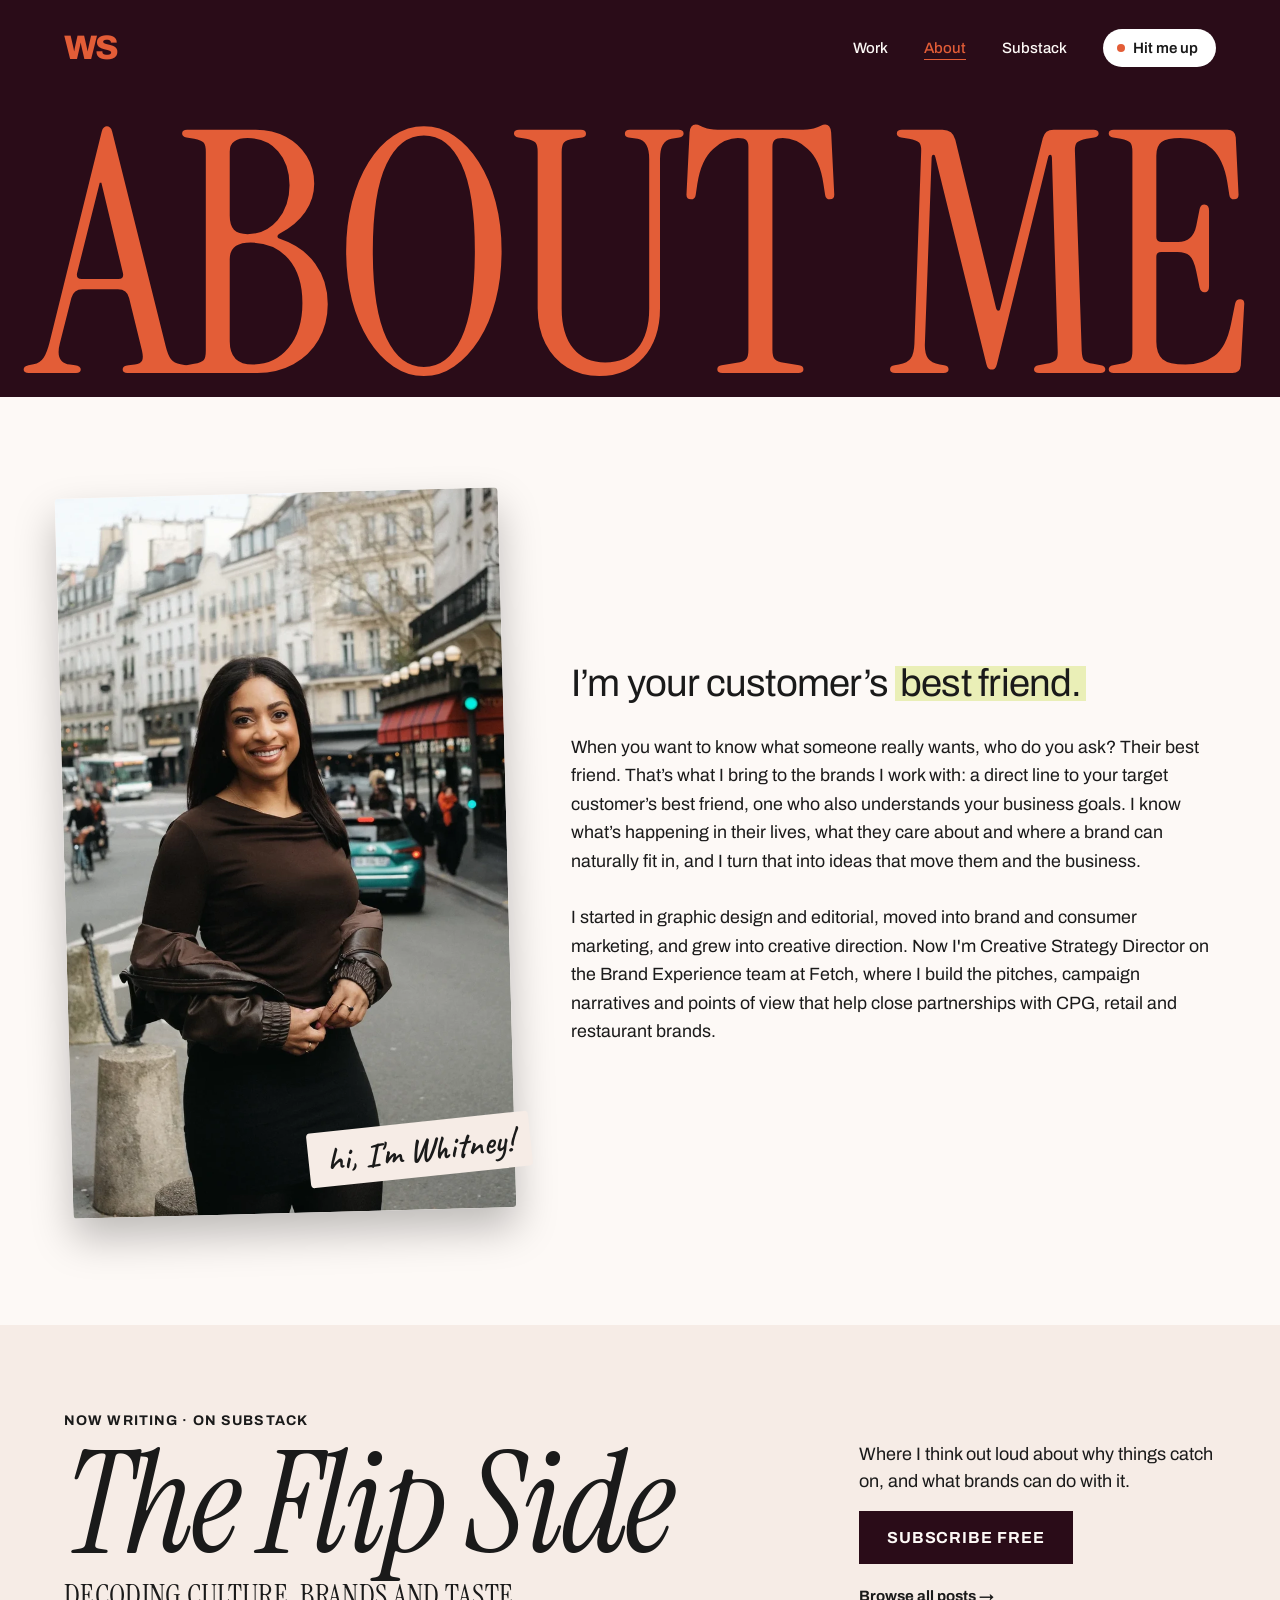
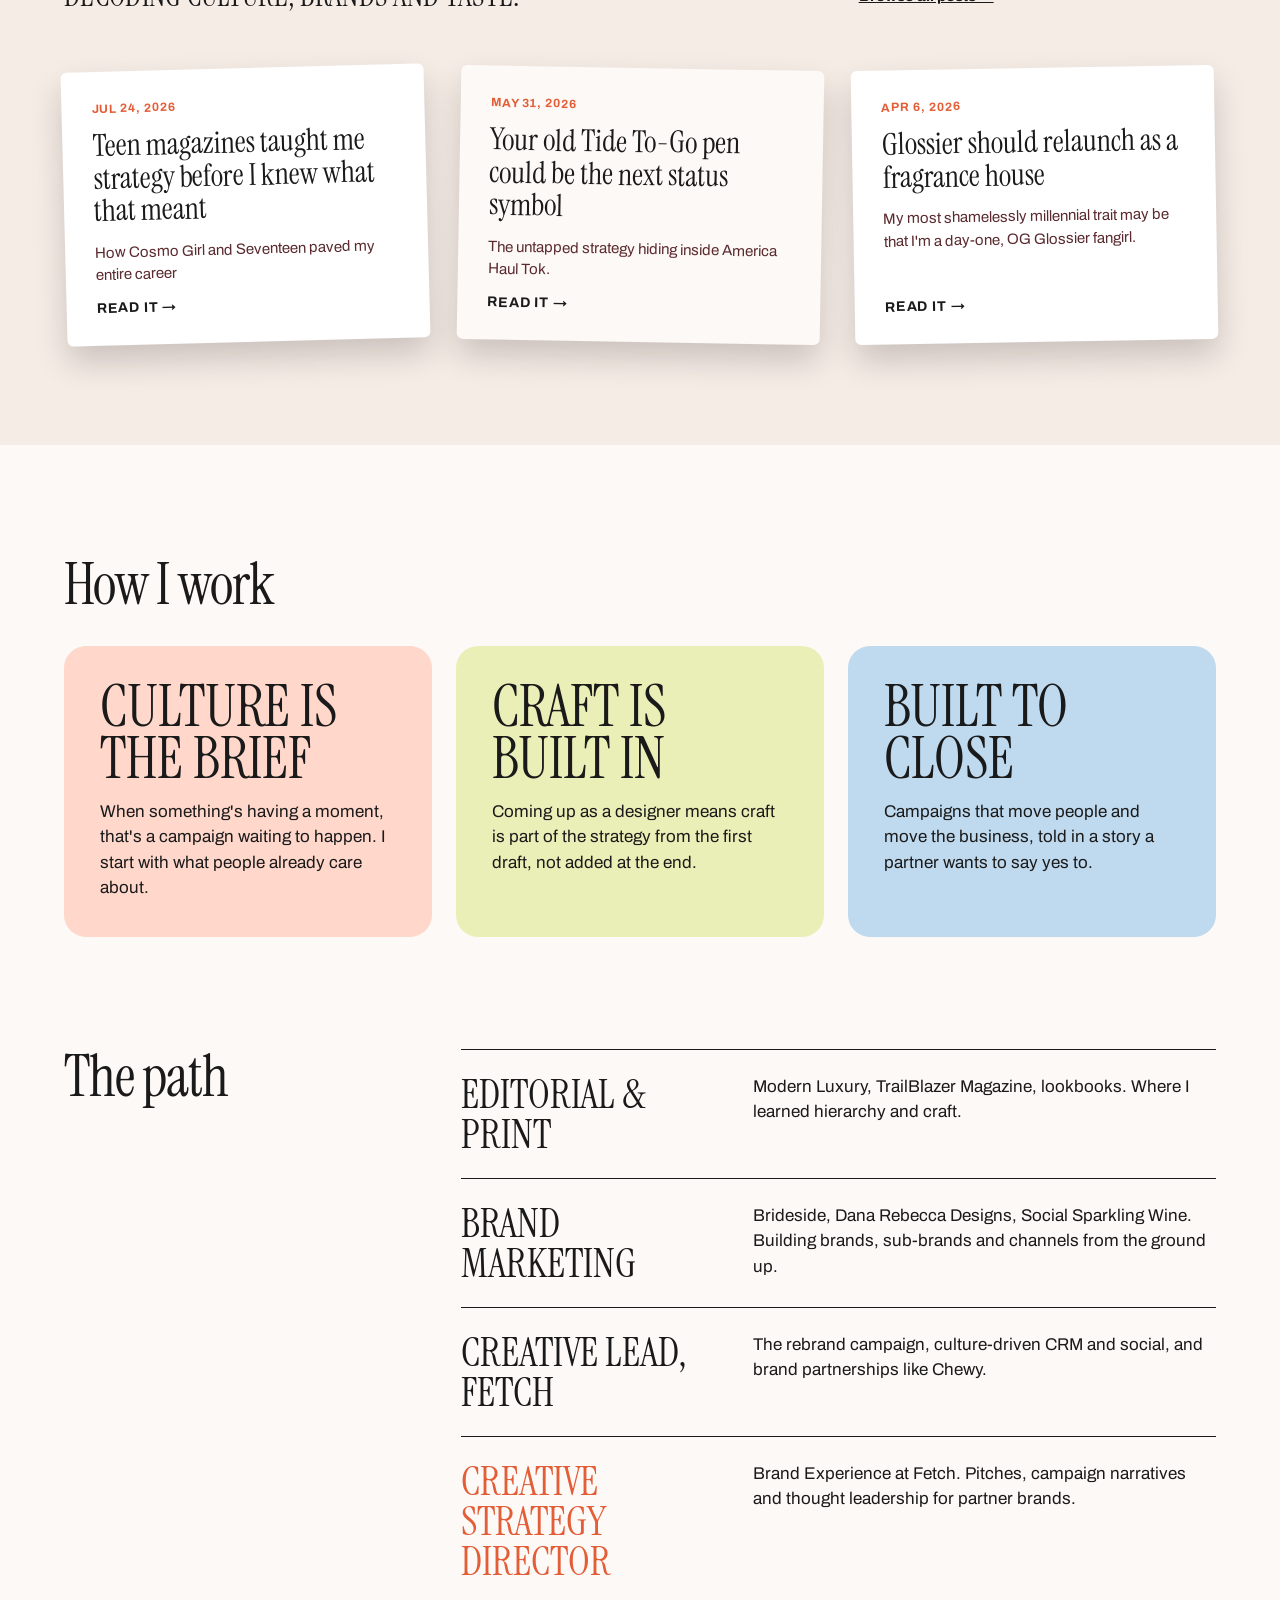
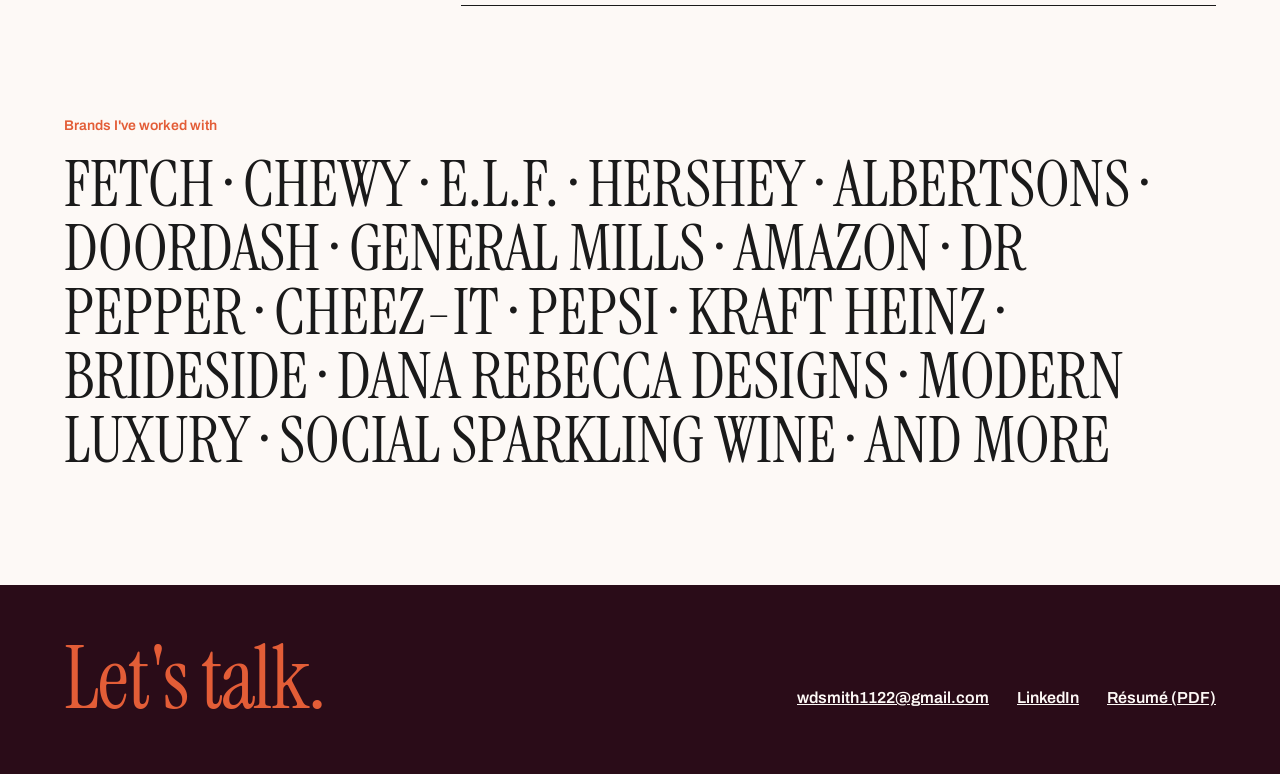
==== commit 46bbf6ff: "Hero headline/subhead split, larger role badge; About reorder Co-Authored-By: Claude Opus 5.5 <norep" ====
--- a/about/index.html
+++ b/about/index.html
@@ -141,8 +141,8 @@
 </div>
 <div class="bio s7">
 <p class="lead">I&rsquo;m your customer&rsquo;s <span class="hl">best friend.</span></p>
+<p>When you want to know what someone really wants, who do you ask? Their best friend. That&rsquo;s what I bring to the brands I work with: a direct line to your target customer&rsquo;s best friend, one who also understands your business goals. I know what&rsquo;s happening in their lives, what they care about and where a brand can naturally fit in, and I turn that into ideas that move them and the business.</p>
 <p>I started in graphic design and editorial, moved into brand and consumer marketing, and grew into creative direction. Now I'm Creative Strategy Director on the Brand Experience team at Fetch, where I build the pitches, campaign narratives and points of view that help close partnerships with CPG, retail and restaurant brands.</p>
-<p>When you want to know what someone really wants, who do you ask? Their best friend. That&rsquo;s what I bring to the brands I work with: a direct line to your target customer&rsquo;s best friend, one who also understands your business goals. I know what&rsquo;s happening in her life, what she cares about and where a brand can naturally fit in, and I turn that into ideas that move her and the business.</p>
 </div>
 </section>
 
--- a/site.css
+++ b/site.css
@@ -191,6 +191,6 @@
 /* spinning badge */
 .spin-badge{width:118px;height:118px;border-radius:50%;background:var(--cream);color:var(--coral);display:flex;align-items:center;justify-content:center}
 .spin-badge svg{width:100%;height:100%;animation:sb 18s linear infinite}
-.spin-badge text{font:700 11.5px/1 var(--sans);letter-spacing:.14em;text-transform:uppercase;fill:var(--coral)}
+.spin-badge text{font:700 10.5px/1 var(--sans);letter-spacing:.08em;text-transform:uppercase;fill:var(--coral)}
 @keyframes sb{to{transform:rotate(360deg)}}
 @media (prefers-reduced-motion:reduce){.spin-badge svg{animation:none}}
